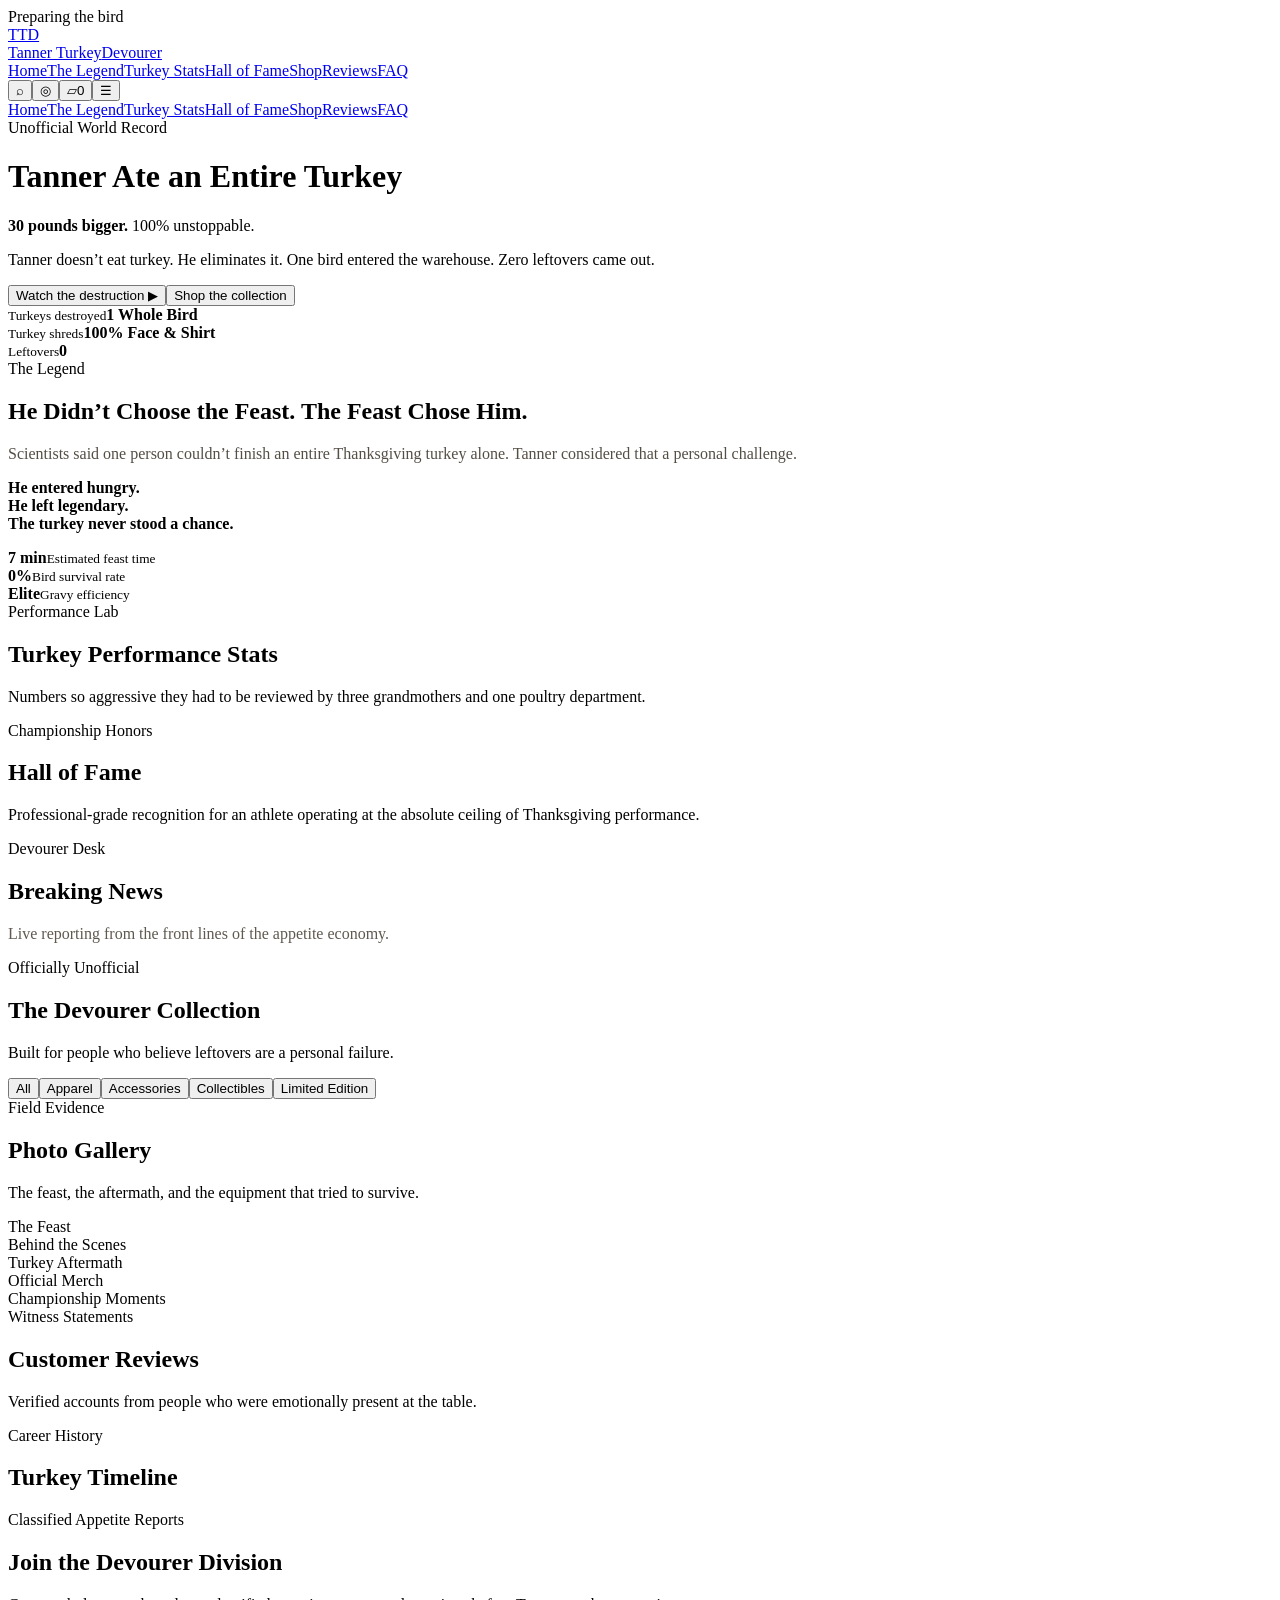
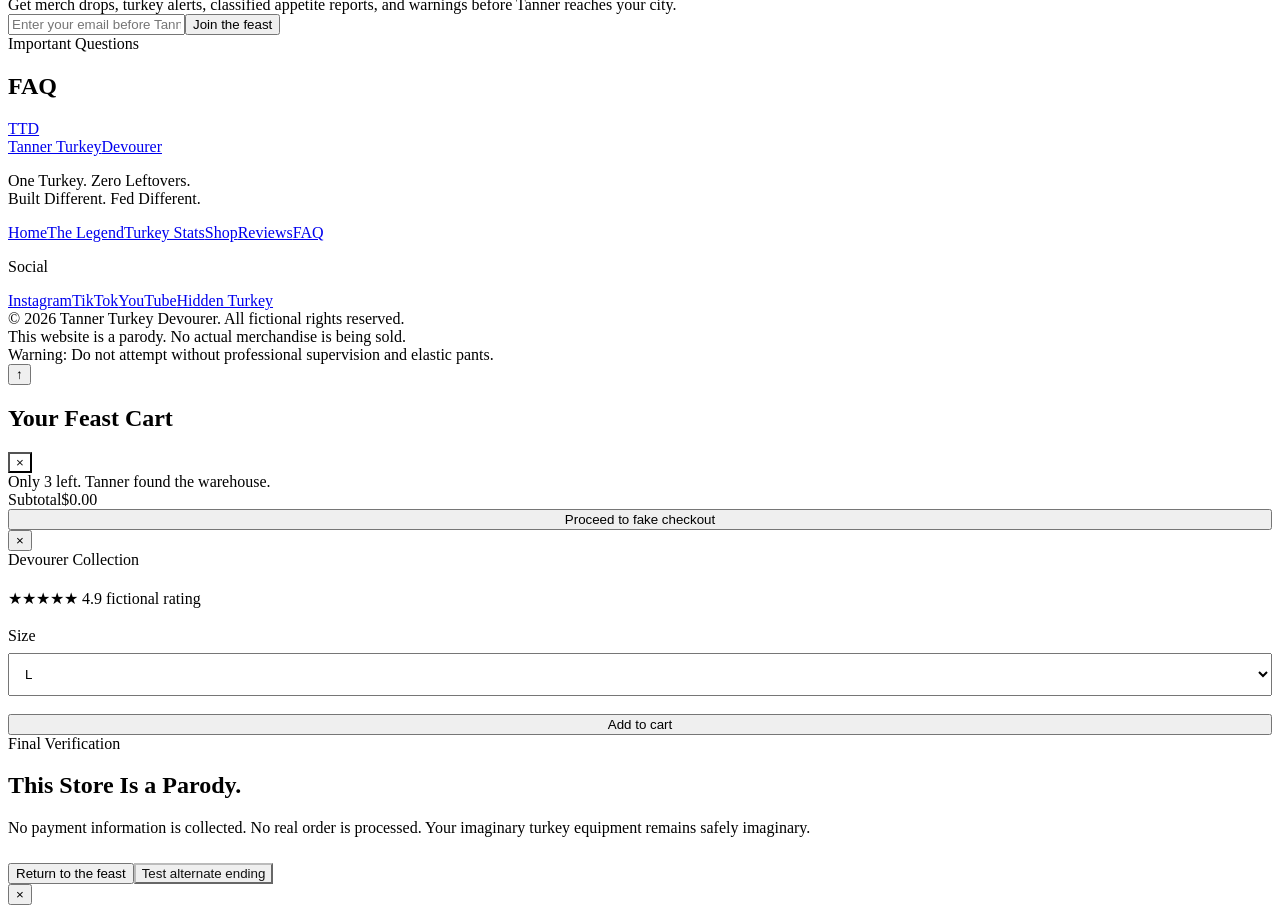
==== index.html @ b2f948bf "Add standalone Tanner Turkey Devourer site" ====
<!doctype html>
<html lang="en">
<head>
<meta charset="utf-8">
<meta name="viewport" content="width=device-width,initial-scale=1,viewport-fit=cover">
<meta name="theme-color" content="#090b09">
<title>Tanner Turkey Devourer</title>
<meta name="description" content="A fictional parody streetwear and entertainment brand. One Turkey. Zero Leftovers.">
<link rel="preconnect" href="https://fonts.googleapis.com">
<link rel="preconnect" href="https://fonts.gstatic.com" crossorigin>
<link href="https://fonts.googleapis.com/css2?family=Barlow+Condensed:wght@600;700;800;900&family=Inter:wght@400;500;600;700;800&display=swap" rel="stylesheet">
<link rel="stylesheet" href="styles-1.css"><link rel="stylesheet" href="styles-2.css">
</head>
<body>
<div id="loader"><div class="loader-mark"><div class="loader-turkey"></div>Preparing the bird</div></div>
<nav class="nav" id="nav"><div class="nav-inner">
<a class="logo" href="#home" id="logo"><div class="logo-badge">TTD</div><div class="logo-type">Tanner Turkey<span>Devourer</span></div></a>
<div class="nav-links"><a href="#home">Home</a><a href="#legend">The Legend</a><a href="#stats">Turkey Stats</a><a href="#hall">Hall of Fame</a><a href="#shop">Shop</a><a href="#reviews">Reviews</a><a href="#faq">FAQ</a></div>
<div class="nav-actions"><button class="icon-btn hide-mobile" onclick="showToast('Search team is still looking for the leftovers.')">⌕</button><button class="icon-btn hide-mobile" onclick="showToast('Tanner is the only authorized athlete.')">◎</button><button class="icon-btn" id="cartButton">▱<span class="cart-count" id="cartCount">0</span></button><button class="icon-btn mobile-toggle" id="mobileToggle">☰</button></div>
</div></nav>
<div class="mobile-menu" id="mobileMenu"><a href="#home">Home</a><a href="#legend">The Legend</a><a href="#stats">Turkey Stats</a><a href="#hall">Hall of Fame</a><a href="#shop">Shop</a><a href="#reviews">Reviews</a><a href="#faq">FAQ</a></div>

<header class="hero" id="home"><div class="hero-photo" role="img" aria-label="Tanner holding a giant roasted turkey"></div><div class="crumb c1"></div><div class="crumb c2"></div><div class="crumb c3"></div><div class="crumb c4"></div>
<div class="container hero-content"><div class="hero-copy reveal"><span class="hero-label">Unofficial World Record</span><h1 class="display">Tanner Ate an Entire Turkey</h1><p class="hero-sub"><b>30 pounds bigger.</b> 100% unstoppable.</p><p class="hero-desc">Tanner doesn’t eat turkey. He eliminates it. One bird entered the warehouse. Zero leftovers came out.</p><div class="hero-buttons"><button class="btn btn-primary" onclick="document.querySelector('#legend').scrollIntoView()">Watch the destruction ▶</button><button class="btn btn-secondary" onclick="document.querySelector('#shop').scrollIntoView()">Shop the collection</button></div></div>
<aside class="stats-panel reveal"><div class="hero-stat"><small>Turkeys destroyed</small><strong>1 Whole Bird</strong></div><div class="hero-stat"><small>Turkey shreds</small><strong>100% Face & Shirt</strong></div><div class="hero-stat"><small>Leftovers</small><strong>0</strong></div></aside></div></header>

<section class="section legend" id="legend"><div class="container legend-grid"><div class="legend-photo reveal"></div><div class="reveal"><span class="eyebrow">The Legend</span><h2 class="display">He Didn’t Choose the Feast. The Feast Chose Him.</h2><p class="section-copy" style="color:#544e45">Scientists said one person couldn’t finish an entire Thanksgiving turkey alone. Tanner considered that a personal challenge.</p><p><strong>He entered hungry.<br>He left legendary.<br>The turkey never stood a chance.</strong></p><div class="pullquote"><div><strong>7 min</strong><small>Estimated feast time</small></div><div><strong>0%</strong><small>Bird survival rate</small></div><div><strong>Elite</strong><small>Gravy efficiency</small></div></div></div></div></section>

<section class="section stats" id="stats"><div class="container"><div class="section-head reveal"><div><span class="eyebrow">Performance Lab</span><h2 class="display section-title">Turkey Performance Stats</h2></div><p class="section-copy">Numbers so aggressive they had to be reviewed by three grandmothers and one poultry department.</p></div><div class="metric-grid" id="metricGrid"></div></div></section>

<section class="section awards" id="hall"><div class="container"><div class="section-head reveal"><div><span class="eyebrow">Championship Honors</span><h2 class="display section-title">Hall of Fame</h2></div><p class="section-copy">Professional-grade recognition for an athlete operating at the absolute ceiling of Thanksgiving performance.</p></div><div class="awards-grid" id="awardsGrid"></div></div></section>

<section class="section news"><div class="container"><div class="section-head reveal"><div><span class="eyebrow">Devourer Desk</span><h2 class="display section-title">Breaking News</h2></div><p class="section-copy" style="color:#5f594f">Live reporting from the front lines of the appetite economy.</p></div><div class="news-grid" id="newsGrid"></div></div></section>

<section class="section shop" id="shop"><div class="container"><div class="section-head reveal"><div><span class="eyebrow">Officially Unofficial</span><h2 class="display section-title">The Devourer Collection</h2></div><p class="section-copy">Built for people who believe leftovers are a personal failure.</p></div><div class="shop-controls"><button class="filter active" data-filter="All">All</button><button class="filter" data-filter="Apparel">Apparel</button><button class="filter" data-filter="Accessories">Accessories</button><button class="filter" data-filter="Collectibles">Collectibles</button><button class="filter" data-filter="Limited Edition">Limited Edition</button></div><div class="product-grid" id="productGrid"></div></div></section>

<section class="section gallery"><div class="container"><div class="section-head reveal"><div><span class="eyebrow">Field Evidence</span><h2 class="display section-title">Photo Gallery</h2></div><p class="section-copy">The feast, the aftermath, and the equipment that tried to survive.</p></div><div class="gallery-grid"><div class="gallery-item"><div class="gallery-photo"></div><span>The Feast</span></div><div class="gallery-item"><div class="gallery-photo" style="background-position:left"></div><span>Behind the Scenes</span></div><div class="gallery-item"><div class="gallery-photo" style="background-position:center bottom"></div><span>Turkey Aftermath</span></div><div class="gallery-item merch-gallery"><div id="galleryMerch" style="width:100%;height:100%;display:grid;place-items:center"></div><span>Official Merch</span></div><div class="gallery-item"><div class="gallery-photo" style="filter:grayscale(1) contrast(1.2)"></div><span>Championship Moments</span></div></div></div></section>

<section class="section reviews" id="reviews"><div class="container"><div class="section-head reveal"><div><span class="eyebrow">Witness Statements</span><h2 class="display section-title">Customer Reviews</h2></div><p class="section-copy">Verified accounts from people who were emotionally present at the table.</p></div><div class="review-track" id="reviewTrack"></div></div></section>

<section class="section timeline"><div class="container"><div class="section-head reveal"><div><span class="eyebrow">Career History</span><h2 class="display section-title">Turkey Timeline</h2></div></div><div class="timeline-list" id="timelineList"></div></div></section>

<section class="section signup"><div class="container"><div class="signup-box reveal"><span class="eyebrow">Classified Appetite Reports</span><h2 class="display section-title">Join the Devourer Division</h2><p class="section-copy" style="margin:20px auto 0">Get merch drops, turkey alerts, classified appetite reports, and warnings before Tanner reaches your city.</p><form class="signup-form" id="signupForm"><input type="email" required placeholder="Enter your email before Tanner does"><button class="btn btn-primary">Join the feast</button></form><p id="signupMessage" style="display:none;color:#f8b27d;font-weight:800">Enrollment simulated. No information was stored.</p></div></div></section>

<section class="section faq" id="faq"><div class="container"><div class="section-head reveal"><div><span class="eyebrow">Important Questions</span><h2 class="display section-title">FAQ</h2></div></div><div class="faq-list" id="faqList"></div></div></section>

<footer class="footer"><div class="container"><div class="footer-grid"><div><a class="logo" href="#home"><div class="logo-badge">TTD</div><div class="logo-type">Tanner Turkey<span>Devourer</span></div></a><p class="section-copy">One Turkey. Zero Leftovers.<br>Built Different. Fed Different.</p></div><div class="footer-links"><a href="#home">Home</a><a href="#legend">The Legend</a><a href="#stats">Turkey Stats</a><a href="#shop">Shop</a><a href="#reviews">Reviews</a><a href="#faq">FAQ</a></div><div><p class="eyebrow">Social</p><div class="footer-links"><a href="#" onclick="showToast('Instagram account currently digesting.')">Instagram</a><a href="#" onclick="showToast('TikTok has been placed on turkey watch.')">TikTok</a><a href="#" onclick="showToast('YouTube footage remains classified.')">YouTube</a><a href="#" id="secretTurkey">Hidden Turkey</a></div></div></div><div class="disclaimer"><div>© 2026 Tanner Turkey Devourer. All fictional rights reserved.<br>This website is a parody. No actual merchandise is being sold.</div><div class="warning">Warning: Do not attempt without professional supervision and elastic pants.</div></div></div></footer>

<button class="back-top" id="backTop">↑</button>
<div class="drawer" id="cartDrawer"><div class="drawer-backdrop"></div><aside class="drawer-panel"><div class="drawer-head"><h2>Your Feast Cart</h2><button class="icon-btn" id="closeCart" style="color:#111;background:white">×</button></div><div class="cart-items" id="cartItems"></div><div class="cart-foot"><div class="inventory-note" id="inventoryNote">Only 3 left. Tanner found the warehouse.</div><div class="subtotal"><span>Subtotal</span><span id="subtotal">$0.00</span></div><button class="btn btn-primary" id="checkoutButton" style="width:100%">Proceed to fake checkout</button></div></aside></div>
<div class="modal" id="quickModal"><div class="modal-card"><button class="modal-close">×</button><div class="quick-grid"><div class="quick-visual" id="quickVisual"></div><div class="quick-copy"><span class="eyebrow">Devourer Collection</span><h2 id="quickName"></h2><div class="rating">★★★★★ 4.9 fictional rating</div><p id="quickDesc" style="line-height:1.7;color:#5d584f"></p><h3 id="quickPrice"></h3><label>Size</label><select id="quickSize" style="width:100%;padding:12px;margin:8px 0 18px"><option>S</option><option>M</option><option selected>L</option><option>XL</option><option>One Size</option></select><button class="btn btn-primary" id="quickAdd" style="width:100%">Add to cart</button></div></div></div></div>
<div class="modal" id="checkoutModal"><div class="checkout-card"><span class="eyebrow">Final Verification</span><h2>This Store Is a Parody.</h2><p>No payment information is collected. No real order is processed. Your imaginary turkey equipment remains safely imaginary.</p><button class="btn btn-primary" id="returnFeast">Return to the feast</button><button class="btn btn-secondary" id="inventoryCancel" style="color:#111;border-color:#bbb;margin-top:10px">Test alternate ending</button></div></div>
<div class="modal" id="lightbox"><button class="modal-close">×</button><div class="lightbox-photo"></div></div><div class="toast" id="toast"></div>

<script src="hero-1.js"></script><script src="hero-2.js"></script><script src="hero-3.js"></script><script src="hero-4.js"></script><script src="hero-5.js"></script><script src="hero-6.js"></script><script src="hero-7.js"></script><script src="hero-8.js"></script><script src="hero-9.js"></script><script src="hero-10.js"></script><script src="app-1.js"></script><script src="app-2.js"></script>
</body></html>
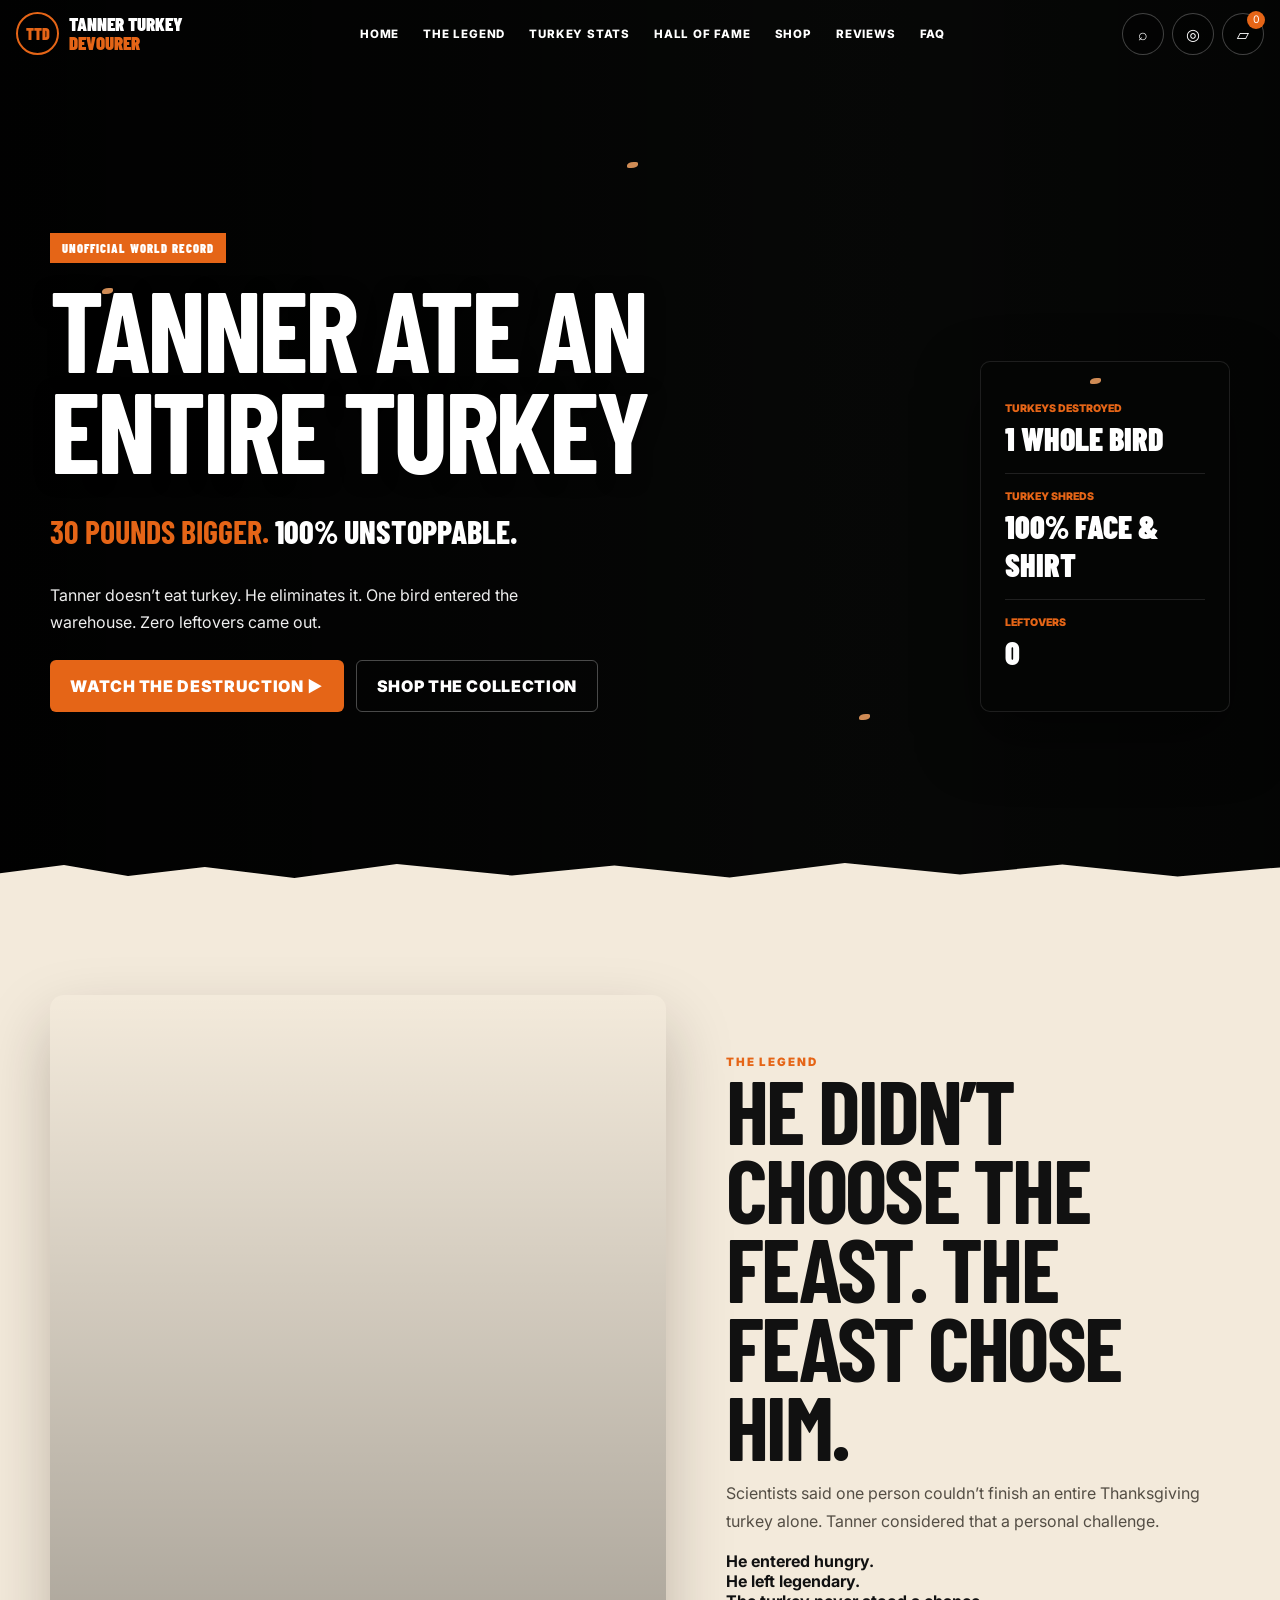
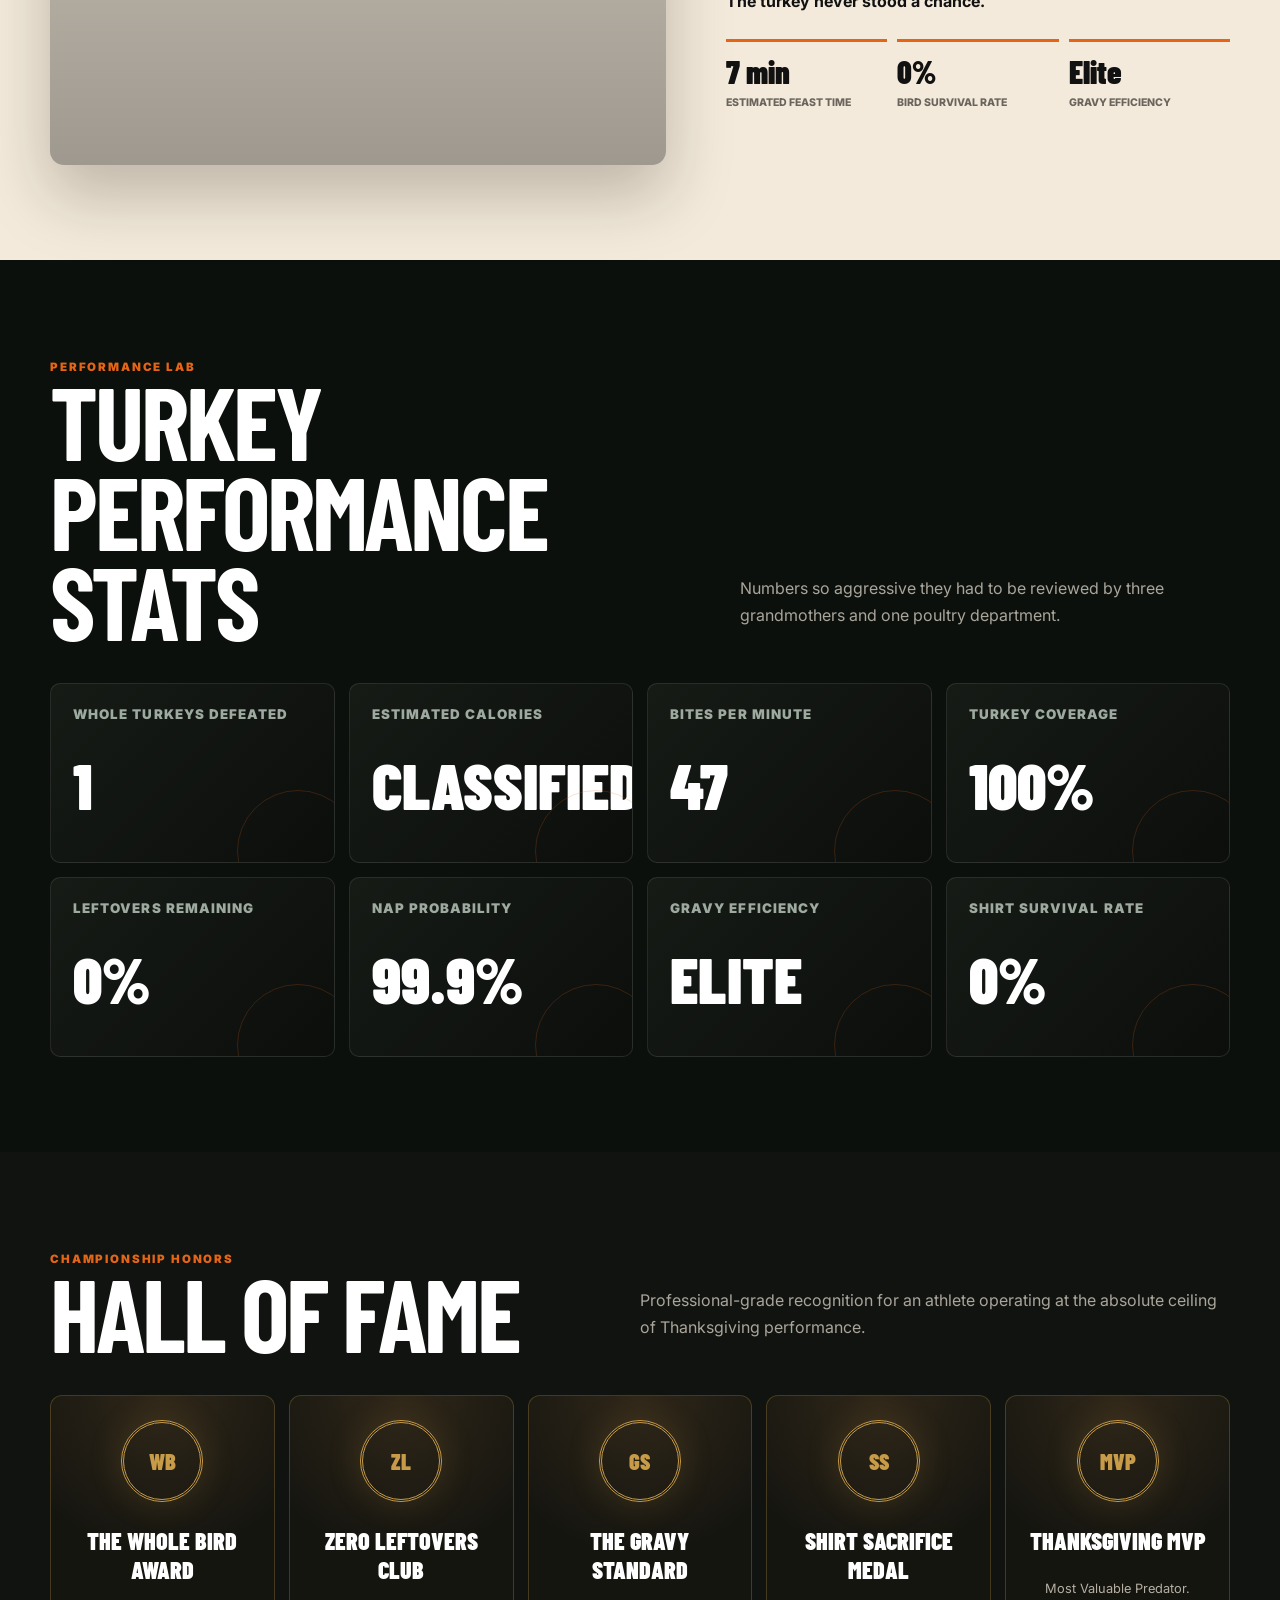
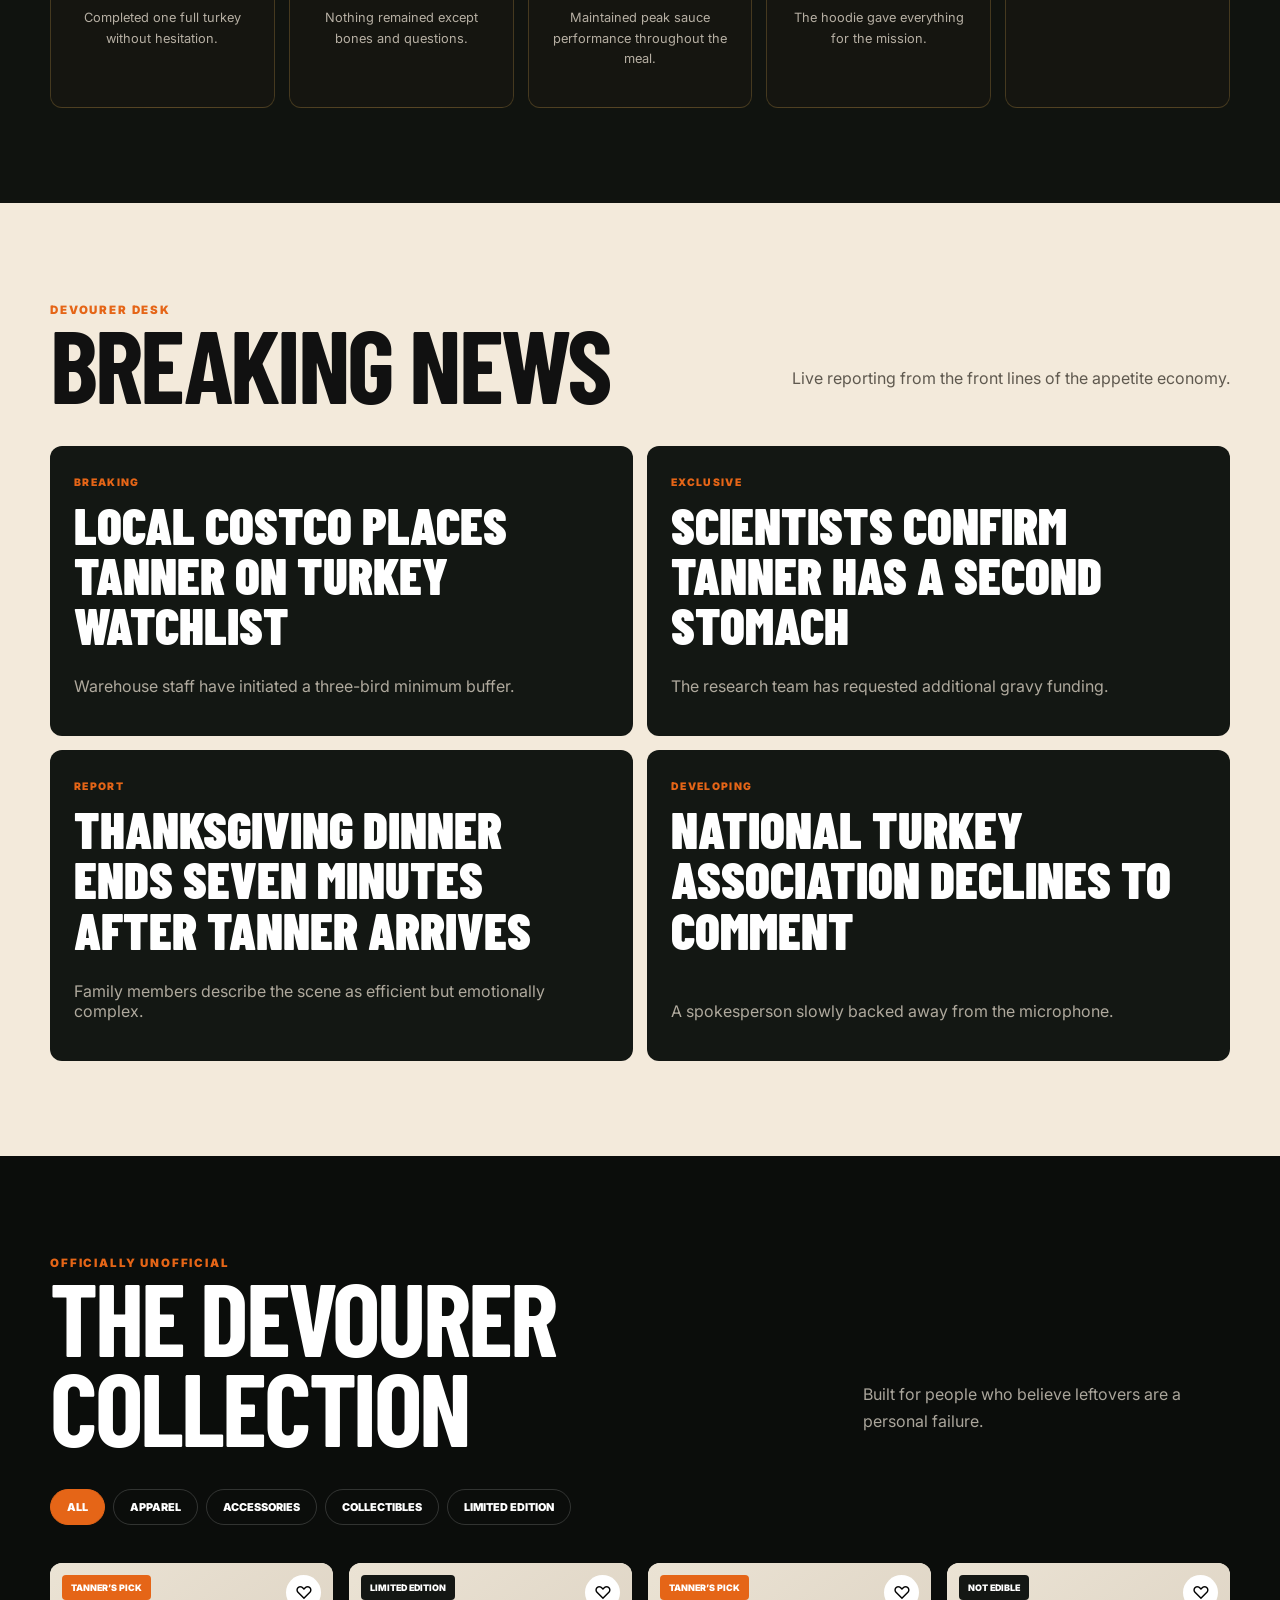
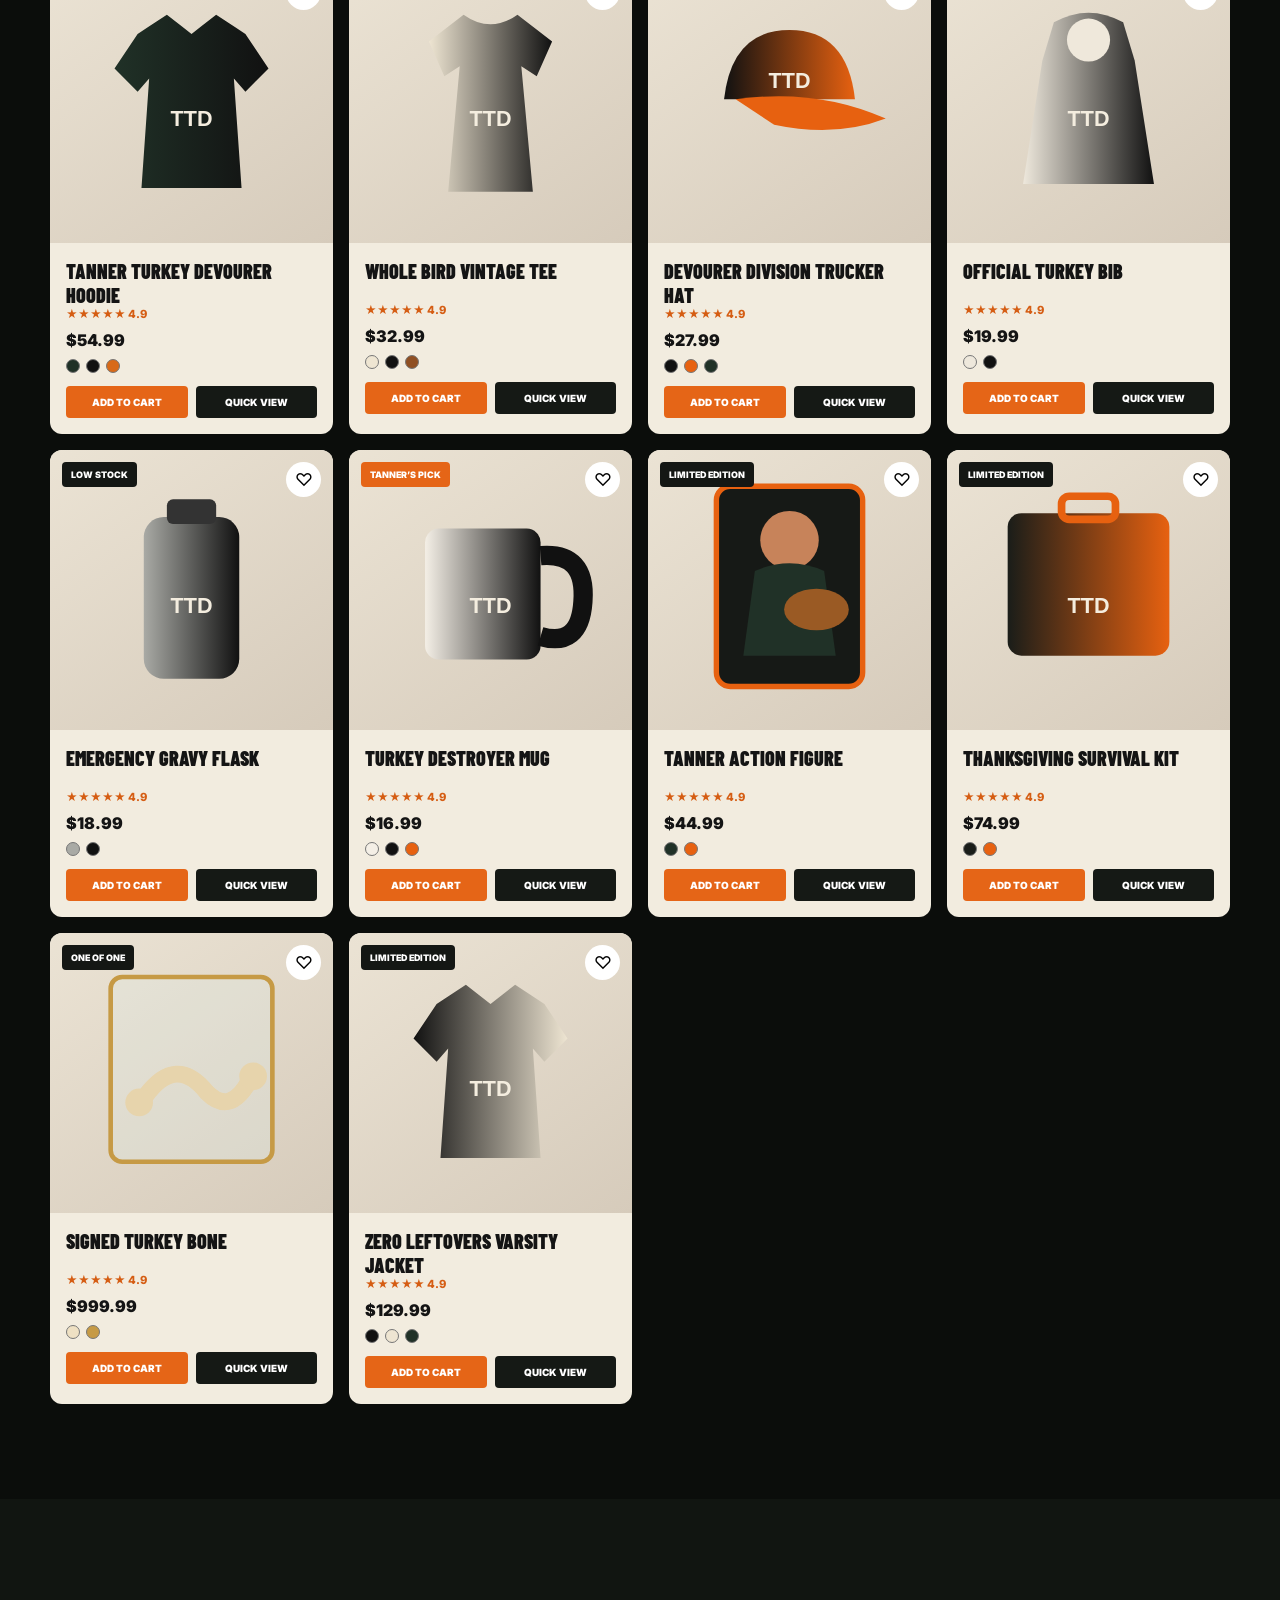
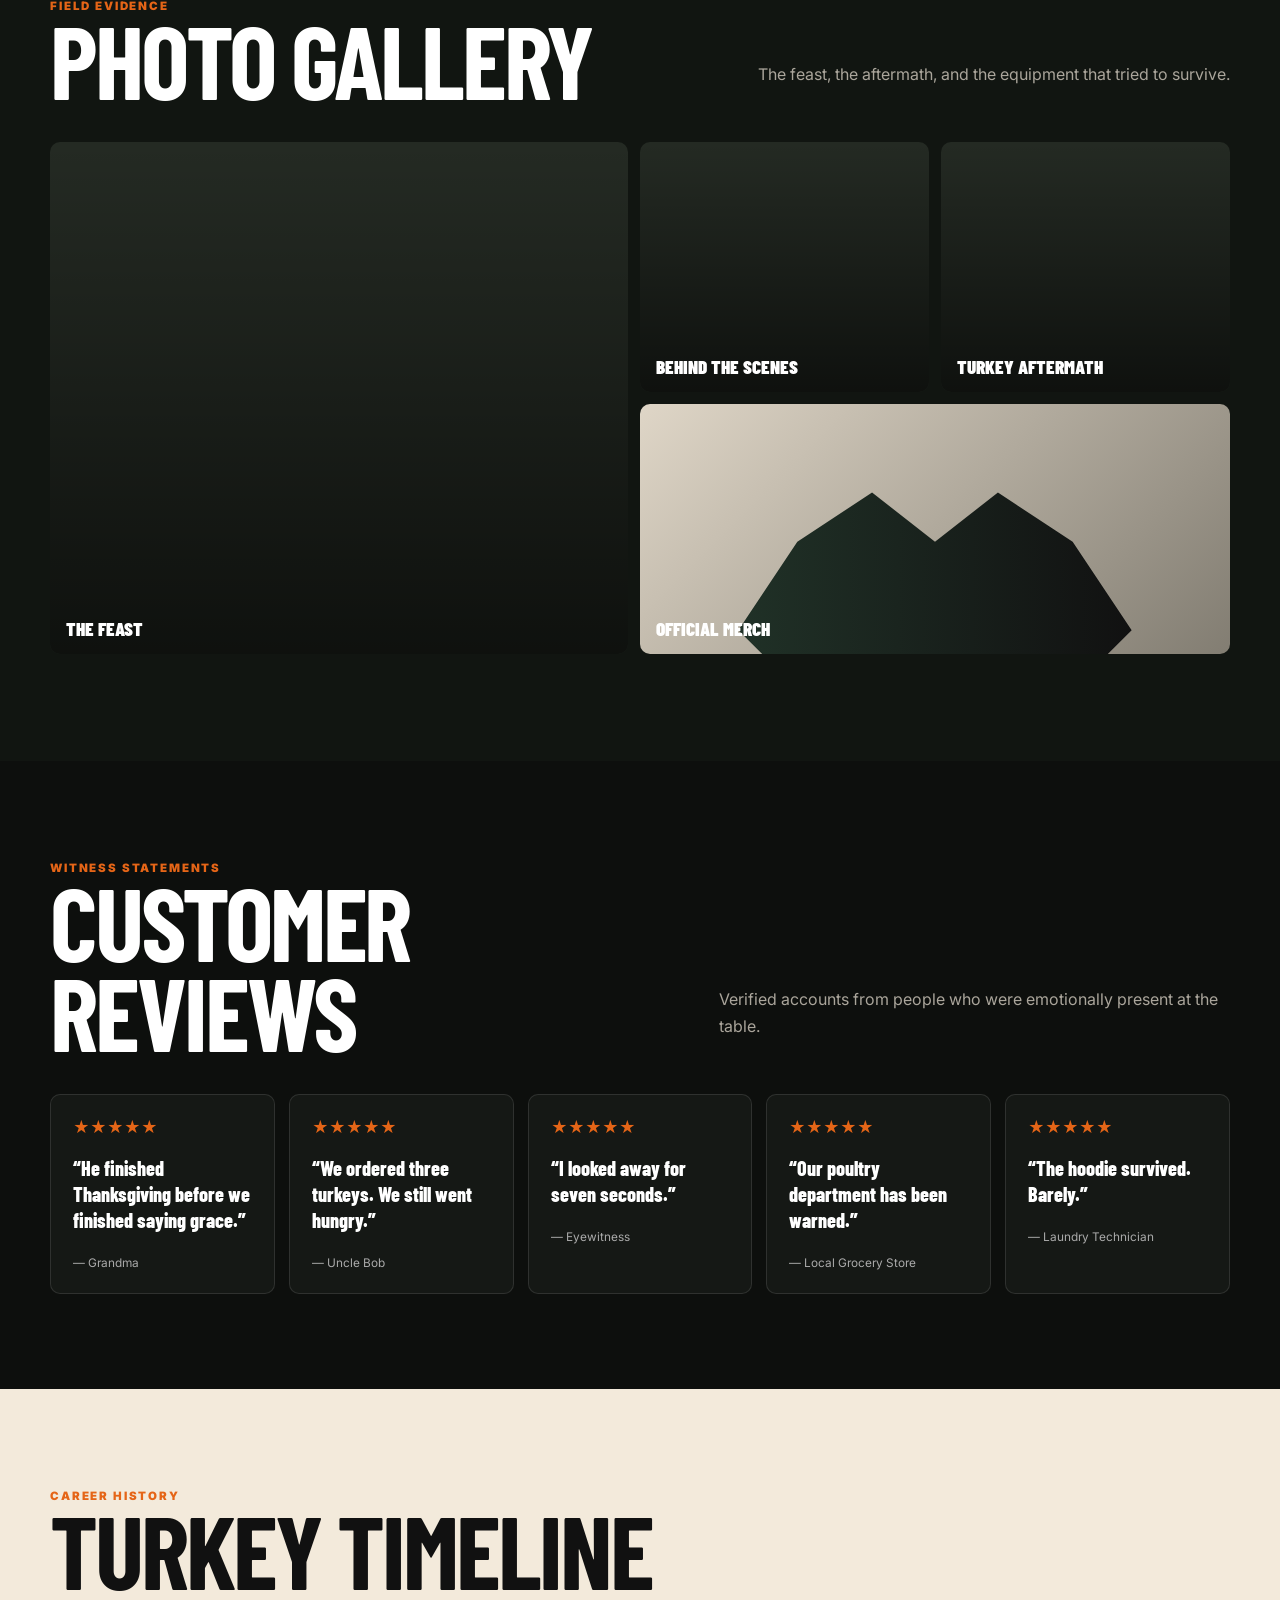
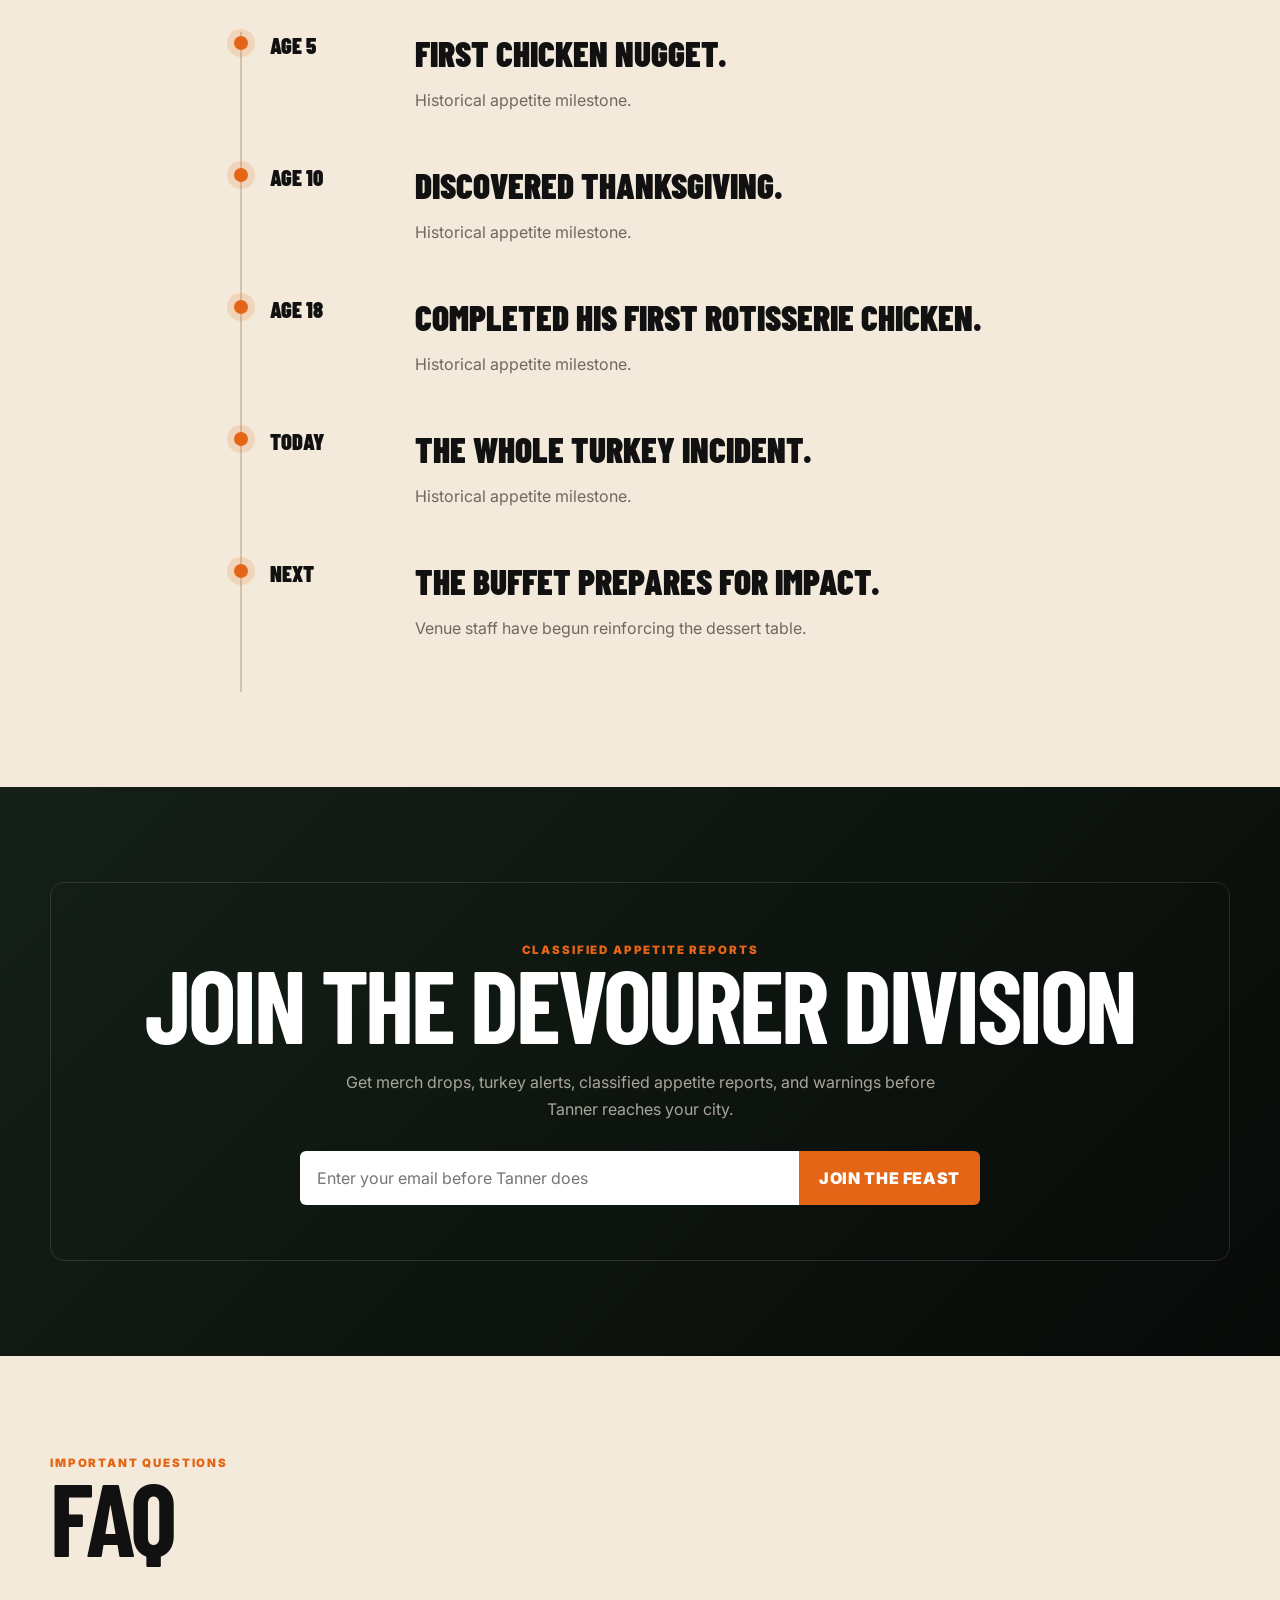
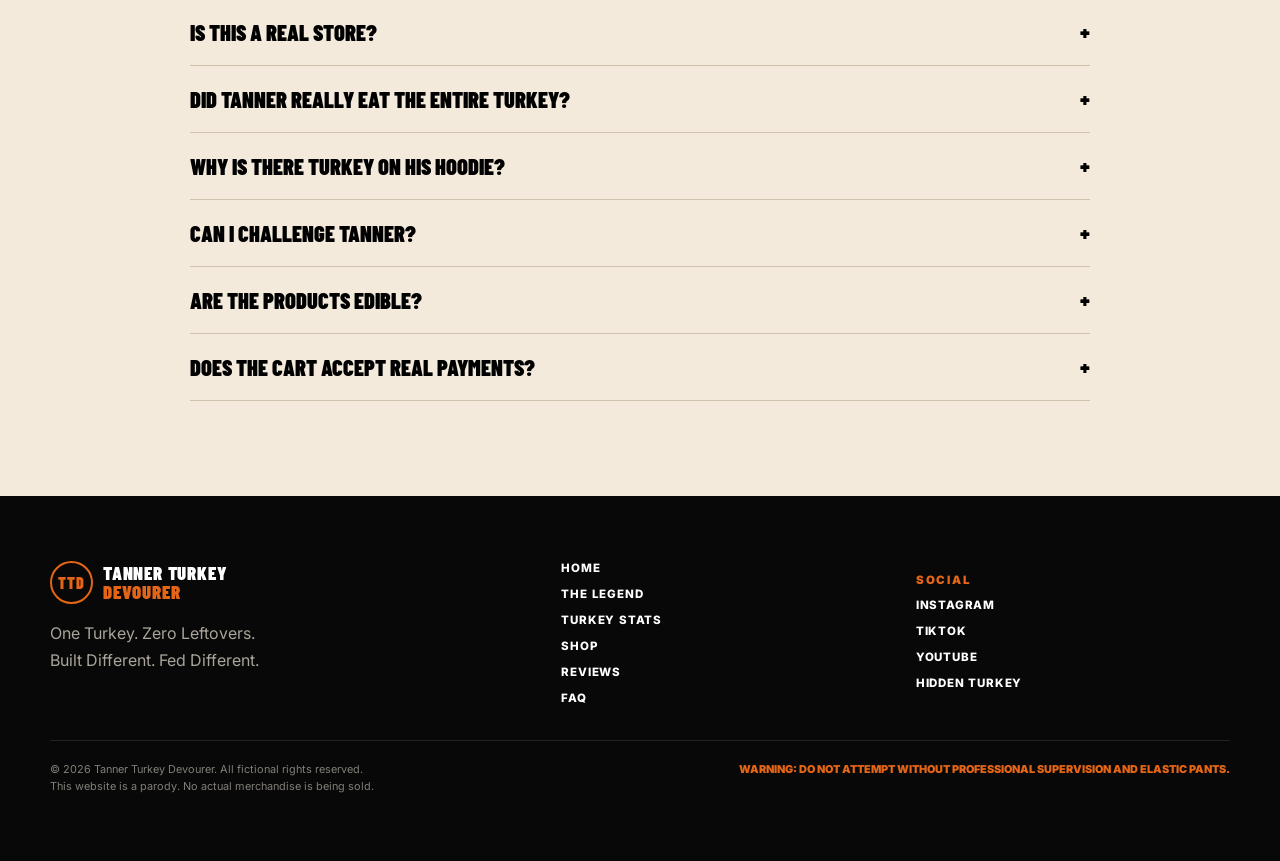
==== commit 4651aa13: "Use optimized hero image and fix cart control" ====
--- a/index.html
+++ b/index.html
@@ -19,38 +19,24 @@
 <div class="nav-actions"><button class="icon-btn hide-mobile" onclick="showToast('Search team is still looking for the leftovers.')">⌕</button><button class="icon-btn hide-mobile" onclick="showToast('Tanner is the only authorized athlete.')">◎</button><button class="icon-btn" id="cartButton">▱<span class="cart-count" id="cartCount">0</span></button><button class="icon-btn mobile-toggle" id="mobileToggle">☰</button></div>
 </div></nav>
 <div class="mobile-menu" id="mobileMenu"><a href="#home">Home</a><a href="#legend">The Legend</a><a href="#stats">Turkey Stats</a><a href="#hall">Hall of Fame</a><a href="#shop">Shop</a><a href="#reviews">Reviews</a><a href="#faq">FAQ</a></div>
-
 <header class="hero" id="home"><div class="hero-photo" role="img" aria-label="Tanner holding a giant roasted turkey"></div><div class="crumb c1"></div><div class="crumb c2"></div><div class="crumb c3"></div><div class="crumb c4"></div>
 <div class="container hero-content"><div class="hero-copy reveal"><span class="hero-label">Unofficial World Record</span><h1 class="display">Tanner Ate an Entire Turkey</h1><p class="hero-sub"><b>30 pounds bigger.</b> 100% unstoppable.</p><p class="hero-desc">Tanner doesn’t eat turkey. He eliminates it. One bird entered the warehouse. Zero leftovers came out.</p><div class="hero-buttons"><button class="btn btn-primary" onclick="document.querySelector('#legend').scrollIntoView()">Watch the destruction ▶</button><button class="btn btn-secondary" onclick="document.querySelector('#shop').scrollIntoView()">Shop the collection</button></div></div>
 <aside class="stats-panel reveal"><div class="hero-stat"><small>Turkeys destroyed</small><strong>1 Whole Bird</strong></div><div class="hero-stat"><small>Turkey shreds</small><strong>100% Face & Shirt</strong></div><div class="hero-stat"><small>Leftovers</small><strong>0</strong></div></aside></div></header>
-
 <section class="section legend" id="legend"><div class="container legend-grid"><div class="legend-photo reveal"></div><div class="reveal"><span class="eyebrow">The Legend</span><h2 class="display">He Didn’t Choose the Feast. The Feast Chose Him.</h2><p class="section-copy" style="color:#544e45">Scientists said one person couldn’t finish an entire Thanksgiving turkey alone. Tanner considered that a personal challenge.</p><p><strong>He entered hungry.<br>He left legendary.<br>The turkey never stood a chance.</strong></p><div class="pullquote"><div><strong>7 min</strong><small>Estimated feast time</small></div><div><strong>0%</strong><small>Bird survival rate</small></div><div><strong>Elite</strong><small>Gravy efficiency</small></div></div></div></div></section>
-
 <section class="section stats" id="stats"><div class="container"><div class="section-head reveal"><div><span class="eyebrow">Performance Lab</span><h2 class="display section-title">Turkey Performance Stats</h2></div><p class="section-copy">Numbers so aggressive they had to be reviewed by three grandmothers and one poultry department.</p></div><div class="metric-grid" id="metricGrid"></div></div></section>
-
 <section class="section awards" id="hall"><div class="container"><div class="section-head reveal"><div><span class="eyebrow">Championship Honors</span><h2 class="display section-title">Hall of Fame</h2></div><p class="section-copy">Professional-grade recognition for an athlete operating at the absolute ceiling of Thanksgiving performance.</p></div><div class="awards-grid" id="awardsGrid"></div></div></section>
-
 <section class="section news"><div class="container"><div class="section-head reveal"><div><span class="eyebrow">Devourer Desk</span><h2 class="display section-title">Breaking News</h2></div><p class="section-copy" style="color:#5f594f">Live reporting from the front lines of the appetite economy.</p></div><div class="news-grid" id="newsGrid"></div></div></section>
-
 <section class="section shop" id="shop"><div class="container"><div class="section-head reveal"><div><span class="eyebrow">Officially Unofficial</span><h2 class="display section-title">The Devourer Collection</h2></div><p class="section-copy">Built for people who believe leftovers are a personal failure.</p></div><div class="shop-controls"><button class="filter active" data-filter="All">All</button><button class="filter" data-filter="Apparel">Apparel</button><button class="filter" data-filter="Accessories">Accessories</button><button class="filter" data-filter="Collectibles">Collectibles</button><button class="filter" data-filter="Limited Edition">Limited Edition</button></div><div class="product-grid" id="productGrid"></div></div></section>
-
 <section class="section gallery"><div class="container"><div class="section-head reveal"><div><span class="eyebrow">Field Evidence</span><h2 class="display section-title">Photo Gallery</h2></div><p class="section-copy">The feast, the aftermath, and the equipment that tried to survive.</p></div><div class="gallery-grid"><div class="gallery-item"><div class="gallery-photo"></div><span>The Feast</span></div><div class="gallery-item"><div class="gallery-photo" style="background-position:left"></div><span>Behind the Scenes</span></div><div class="gallery-item"><div class="gallery-photo" style="background-position:center bottom"></div><span>Turkey Aftermath</span></div><div class="gallery-item merch-gallery"><div id="galleryMerch" style="width:100%;height:100%;display:grid;place-items:center"></div><span>Official Merch</span></div><div class="gallery-item"><div class="gallery-photo" style="filter:grayscale(1) contrast(1.2)"></div><span>Championship Moments</span></div></div></div></section>
-
 <section class="section reviews" id="reviews"><div class="container"><div class="section-head reveal"><div><span class="eyebrow">Witness Statements</span><h2 class="display section-title">Customer Reviews</h2></div><p class="section-copy">Verified accounts from people who were emotionally present at the table.</p></div><div class="review-track" id="reviewTrack"></div></div></section>
-
 <section class="section timeline"><div class="container"><div class="section-head reveal"><div><span class="eyebrow">Career History</span><h2 class="display section-title">Turkey Timeline</h2></div></div><div class="timeline-list" id="timelineList"></div></div></section>
-
 <section class="section signup"><div class="container"><div class="signup-box reveal"><span class="eyebrow">Classified Appetite Reports</span><h2 class="display section-title">Join the Devourer Division</h2><p class="section-copy" style="margin:20px auto 0">Get merch drops, turkey alerts, classified appetite reports, and warnings before Tanner reaches your city.</p><form class="signup-form" id="signupForm"><input type="email" required placeholder="Enter your email before Tanner does"><button class="btn btn-primary">Join the feast</button></form><p id="signupMessage" style="display:none;color:#f8b27d;font-weight:800">Enrollment simulated. No information was stored.</p></div></div></section>
-
 <section class="section faq" id="faq"><div class="container"><div class="section-head reveal"><div><span class="eyebrow">Important Questions</span><h2 class="display section-title">FAQ</h2></div></div><div class="faq-list" id="faqList"></div></div></section>
-
 <footer class="footer"><div class="container"><div class="footer-grid"><div><a class="logo" href="#home"><div class="logo-badge">TTD</div><div class="logo-type">Tanner Turkey<span>Devourer</span></div></a><p class="section-copy">One Turkey. Zero Leftovers.<br>Built Different. Fed Different.</p></div><div class="footer-links"><a href="#home">Home</a><a href="#legend">The Legend</a><a href="#stats">Turkey Stats</a><a href="#shop">Shop</a><a href="#reviews">Reviews</a><a href="#faq">FAQ</a></div><div><p class="eyebrow">Social</p><div class="footer-links"><a href="#" onclick="showToast('Instagram account currently digesting.')">Instagram</a><a href="#" onclick="showToast('TikTok has been placed on turkey watch.')">TikTok</a><a href="#" onclick="showToast('YouTube footage remains classified.')">YouTube</a><a href="#" id="secretTurkey">Hidden Turkey</a></div></div></div><div class="disclaimer"><div>© 2026 Tanner Turkey Devourer. All fictional rights reserved.<br>This website is a parody. No actual merchandise is being sold.</div><div class="warning">Warning: Do not attempt without professional supervision and elastic pants.</div></div></div></footer>
-
 <button class="back-top" id="backTop">↑</button>
-<div class="drawer" id="cartDrawer"><div class="drawer-backdrop"></div><aside class="drawer-panel"><div class="drawer-head"><h2>Your Feast Cart</h2><button class="icon-btn" id="closeCart" style="color:#111;background:white">×</button></div><div class="cart-items" id="cartItems"></div><div class="cart-foot"><div class="inventory-note" id="inventoryNote">Only 3 left. Tanner found the warehouse.</div><div class="subtotal"><span>Subtotal</span><span id="subtotal">$0.00</span></div><button class="btn btn-primary" id="checkoutButton" style="width:100%">Proceed to fake checkout</button></div></aside></div>
+<div class="drawer" id="cartDrawer"><div class="drawer-backdrop"></div><aside class="drawer-panel"><div class="drawer-head"><h2>Your Feast Cart</h2><button class="icon-btn" id="closeCartButton" style="color:#111;background:white">×</button></div><div class="cart-items" id="cartItems"></div><div class="cart-foot"><div class="inventory-note" id="inventoryNote">Only 3 left. Tanner found the warehouse.</div><div class="subtotal"><span>Subtotal</span><span id="subtotal">$0.00</span></div><button class="btn btn-primary" id="checkoutButton" style="width:100%">Proceed to fake checkout</button></div></aside></div>
 <div class="modal" id="quickModal"><div class="modal-card"><button class="modal-close">×</button><div class="quick-grid"><div class="quick-visual" id="quickVisual"></div><div class="quick-copy"><span class="eyebrow">Devourer Collection</span><h2 id="quickName"></h2><div class="rating">★★★★★ 4.9 fictional rating</div><p id="quickDesc" style="line-height:1.7;color:#5d584f"></p><h3 id="quickPrice"></h3><label>Size</label><select id="quickSize" style="width:100%;padding:12px;margin:8px 0 18px"><option>S</option><option>M</option><option selected>L</option><option>XL</option><option>One Size</option></select><button class="btn btn-primary" id="quickAdd" style="width:100%">Add to cart</button></div></div></div></div>
 <div class="modal" id="checkoutModal"><div class="checkout-card"><span class="eyebrow">Final Verification</span><h2>This Store Is a Parody.</h2><p>No payment information is collected. No real order is processed. Your imaginary turkey equipment remains safely imaginary.</p><button class="btn btn-primary" id="returnFeast">Return to the feast</button><button class="btn btn-secondary" id="inventoryCancel" style="color:#111;border-color:#bbb;margin-top:10px">Test alternate ending</button></div></div>
 <div class="modal" id="lightbox"><button class="modal-close">×</button><div class="lightbox-photo"></div></div><div class="toast" id="toast"></div>
-
-<script src="hero-1.js"></script><script src="hero-2.js"></script><script src="hero-3.js"></script><script src="hero-4.js"></script><script src="hero-5.js"></script><script src="hero-6.js"></script><script src="hero-7.js"></script><script src="hero-8.js"></script><script src="hero-9.js"></script><script src="hero-10.js"></script><script src="app-1.js"></script><script src="app-2.js"></script>
+<script src="hero-small.js"></script><script src="app-1.js"></script><script src="app-2.js"></script>
 </body></html>
--- a/styles-1.css
+++ b/styles-1.css
@@ -0,0 +1,23 @@
+:root{--black:#080a08;--charcoal:#121512;--green:#203126;--cream:#f3eadb;--orange:#e56517;--gold:#c79b48;--muted:#aaa59b;--hero:none}
+*{box-sizing:border-box}html{scroll-behavior:smooth}body{margin:0;background:var(--black);color:white;font-family:Inter,system-ui,sans-serif;overflow-x:hidden}
+body.no-scroll{overflow:hidden}button,a,input,select{font:inherit}.display{font-family:"Barlow Condensed",sans-serif;text-transform:uppercase;letter-spacing:-.03em;line-height:.88;margin:0}
+.container{width:min(1180px,calc(100% - 36px));margin:auto}.section{padding:95px 0}.eyebrow{display:inline-block;color:var(--orange);font-size:.72rem;font-weight:900;letter-spacing:.16em;text-transform:uppercase}
+.section-head{display:flex;justify-content:space-between;align-items:end;gap:30px;margin-bottom:38px}.section-title{font-size:clamp(3rem,8vw,6.4rem)}.section-copy{max-width:590px;color:var(--muted);line-height:1.7}
+.btn{border:0;border-radius:6px;padding:15px 20px;text-transform:uppercase;font-weight:900;letter-spacing:.04em;cursor:pointer;transition:.2s transform,.2s background}.btn:hover{transform:translateY(-2px)}.btn-primary{background:var(--orange);color:white}.btn-secondary{background:transparent;border:1px solid rgba(255,255,255,.28);color:white}
+.nav{position:fixed;z-index:60;top:0;left:0;width:100%;padding:max(12px,env(safe-area-inset-top)) 0 12px;transition:.25s}.nav.scrolled{background:rgba(8,10,8,.94);backdrop-filter:blur(16px);box-shadow:0 8px 30px rgba(0,0,0,.35)}
+.nav-inner{width:min(1380px,calc(100% - 32px));margin:auto;display:flex;align-items:center;justify-content:space-between}.logo{display:flex;align-items:center;gap:10px;color:white;text-decoration:none}.logo-badge{width:43px;height:43px;border:2px solid var(--orange);border-radius:50%;display:grid;place-items:center;color:var(--orange);font:900 1rem "Barlow Condensed"}.logo-type{font:900 1.18rem/1 "Barlow Condensed";text-transform:uppercase}.logo-type span{color:var(--orange);display:block}.nav-links{display:flex;gap:24px}.nav-links a,.footer a{color:white;text-decoration:none;font-size:.72rem;font-weight:800;text-transform:uppercase;letter-spacing:.07em}.nav-actions{display:flex;gap:8px}.icon-btn{width:42px;height:42px;border-radius:50%;border:1px solid rgba(255,255,255,.25);background:rgba(0,0,0,.35);color:white;display:grid;place-items:center;cursor:pointer;position:relative}.cart-count{position:absolute;right:-2px;top:-3px;min-width:18px;height:18px;border-radius:50%;background:var(--orange);font-size:.65rem;display:grid;place-items:center}.mobile-toggle{display:none}
+.mobile-menu{display:none;position:fixed;z-index:58;top:72px;left:18px;right:18px;background:#111611;border:1px solid rgba(255,255,255,.12);border-radius:14px;padding:14px}.mobile-menu.open{display:grid}.mobile-menu a{padding:13px;color:white;text-decoration:none;text-transform:uppercase;font-weight:900;border-bottom:1px solid rgba(255,255,255,.08)}
+.hero{position:relative;min-height:100svh;display:grid;align-items:center;overflow:hidden;background:#070807}.hero-photo{position:absolute;inset:0;background-image:linear-gradient(90deg,rgba(0,0,0,.86) 0%,rgba(0,0,0,.55) 35%,rgba(0,0,0,.08) 66%,rgba(0,0,0,.45) 100%),var(--hero);background-size:cover;background-position:center 42%}
+.hero:after{content:"";position:absolute;left:0;right:0;bottom:-1px;height:48px;background:var(--cream);clip-path:polygon(0 42%,5% 25%,10% 48%,16% 29%,23% 52%,31% 23%,40% 47%,48% 26%,57% 51%,66% 21%,75% 45%,83% 24%,92% 49%,100% 30%,100% 100%,0 100%)}
+.hero-content{position:relative;z-index:2;padding:150px 0 105px;display:grid;grid-template-columns:minmax(0,1fr) 250px;gap:40px;align-items:end}.hero-copy{max-width:620px}.hero-label{display:inline-block;background:var(--orange);padding:8px 12px;font:900 .78rem "Barlow Condensed";text-transform:uppercase;letter-spacing:.08em}.hero h1{font-size:clamp(4.2rem,9vw,8rem);max-width:750px;text-shadow:0 3px 18px rgba(0,0,0,.6);margin:14px 0}.hero-sub{font:800 clamp(1.2rem,3vw,2rem) "Barlow Condensed";text-transform:uppercase}.hero-sub b{color:var(--orange)}.hero-desc{max-width:490px;line-height:1.7;color:#eee}.hero-buttons{display:flex;flex-wrap:wrap;gap:12px;margin-top:24px}
+.stats-panel{background:rgba(5,6,5,.91);border:1px solid rgba(255,255,255,.1);padding:24px;border-radius:10px;box-shadow:0 24px 60px rgba(0,0,0,.5)}.hero-stat{padding:16px 0;border-bottom:1px solid rgba(255,255,255,.11)}.hero-stat:last-child{border:0}.hero-stat small{display:block;color:var(--orange);font-weight:900;text-transform:uppercase;font-size:.66rem}.hero-stat strong{display:block;font:900 2rem "Barlow Condensed";text-transform:uppercase;margin-top:4px}
+.crumb{position:absolute;z-index:3;width:11px;height:6px;background:#cf8b55;border-radius:60% 20%;animation:float 6s ease-in-out infinite}.c1{left:8%;top:32%}.c2{left:49%;top:18%;animation-delay:1s}.c3{right:14%;top:42%;animation-delay:2s}.c4{right:32%;bottom:20%;animation-delay:3s}@keyframes float{50%{transform:translate(14px,-18px) rotate(120deg)}}
+.legend,.news,.timeline,.faq{background:var(--cream);color:#111}.legend-grid{display:grid;grid-template-columns:1.1fr .9fr;gap:60px;align-items:center}.legend-photo{aspect-ratio:4/5;border-radius:14px;background-image:linear-gradient(180deg,transparent,rgba(0,0,0,.35)),var(--hero);background-size:cover;background-position:62% center;box-shadow:0 30px 65px rgba(34,24,15,.25)}.legend h2{font-size:clamp(3.7rem,7vw,7rem)}.pullquote{display:grid;grid-template-columns:repeat(3,1fr);gap:10px;margin-top:28px}.pullquote div{border-top:3px solid var(--orange);padding-top:10px}.pullquote strong{font:900 2rem "Barlow Condensed";display:block}.pullquote small{font-size:.66rem;text-transform:uppercase;font-weight:800;color:#6a655c}
+.stats{background:#0c100c}.metric-grid{display:grid;grid-template-columns:repeat(4,1fr);gap:14px}.metric-card{position:relative;min-height:180px;padding:22px;border:1px solid rgba(255,255,255,.1);border-radius:10px;background:linear-gradient(135deg,#161b16,#0c0e0c);overflow:hidden}.metric-card:before{content:"";position:absolute;inset:auto -25px -50px auto;width:120px;height:120px;border:1px solid rgba(229,101,23,.2);border-radius:50%}.metric-card small{display:block;text-transform:uppercase;font-weight:900;letter-spacing:.08em;color:#9eaa9f}.metric-card strong{display:block;font:900 clamp(2.6rem,5vw,4.4rem) "Barlow Condensed";text-transform:uppercase;margin-top:24px}.tooltip{position:absolute;left:15px;right:15px;bottom:12px;background:#f4ead9;color:#111;padding:9px;border-radius:8px;font-size:.68rem;opacity:0;transform:translateY(10px);transition:.2s}.metric-card:hover .tooltip{opacity:1;transform:none}
+.awards{background:#10130f}.awards-grid{display:grid;grid-template-columns:repeat(5,1fr);gap:14px}.award{padding:24px 17px;border:1px solid rgba(199,155,72,.27);background:radial-gradient(circle at top,#302719,#151510 48%);border-radius:12px;text-align:center;transition:.25s}.award:hover{transform:translateY(-7px) rotateX(3deg)}.medal{width:82px;height:82px;border-radius:50%;margin:0 auto 18px;display:grid;place-items:center;border:3px double var(--gold);color:var(--gold);font:900 1.4rem "Barlow Condensed";box-shadow:0 0 35px rgba(199,155,72,.18)}.award h3{font:900 1.5rem "Barlow Condensed";text-transform:uppercase}.award p{color:#b6afa3;font-size:.8rem;line-height:1.6}
+.news-grid{display:grid;grid-template-columns:repeat(2,1fr);gap:14px}.news-card{min-height:220px;background:#131713;color:white;border-radius:12px;padding:24px;display:flex;flex-direction:column;justify-content:space-between}.news-label{color:var(--orange);font-size:.65rem;text-transform:uppercase;font-weight:900;letter-spacing:.13em}.news-card h3{font:900 clamp(2rem,4vw,3.3rem)/.98 "Barlow Condensed";text-transform:uppercase;margin:10px 0}.news-card p{color:#afa99d}
+.shop{background:#0b0d0b}.shop-controls{display:flex;gap:8px;overflow:auto;padding-bottom:12px;margin-bottom:26px}.filter{white-space:nowrap;border:1px solid rgba(255,255,255,.16);background:transparent;color:white;border-radius:99px;padding:10px 16px;font-size:.68rem;font-weight:900;text-transform:uppercase}.filter.active{background:var(--orange);border-color:var(--orange)}.product-grid{display:grid;grid-template-columns:repeat(4,1fr);gap:16px}.product-card{background:#f2ecdf;color:#141414;border-radius:12px;overflow:hidden;position:relative}.product-visual{height:280px;background:linear-gradient(145deg,#ebe3d4,#d6cbbb);display:grid;place-items:center;position:relative}.product-visual svg{height:88%;width:88%;transition:.25s}.product-card:hover .product-visual svg{transform:scale(1.04) rotate(-1deg)}.badges{position:absolute;left:12px;top:12px;z-index:2}.badge{display:block;background:#141714;color:white;padding:7px 9px;border-radius:4px;font-size:.56rem;text-transform:uppercase;font-weight:900}.badge.orange{background:var(--orange)}.wishlist{position:absolute;right:12px;top:12px;width:35px;height:35px;border-radius:50%;border:0;background:white;font-size:1.1rem}.product-info{padding:16px}.product-name{min-height:44px;font:900 1.25rem "Barlow Condensed";text-transform:uppercase;margin:0}.rating{color:#d55d13;font-size:.7rem;font-weight:800}.price{font-weight:900;margin:9px 0}.swatches{display:flex;gap:6px}.swatch{width:14px;height:14px;border-radius:50%;border:1px solid #777}.product-actions{display:grid;grid-template-columns:1fr 1fr;gap:8px;margin-top:13px}.product-actions button{border:0;padding:10px 5px;border-radius:4px;text-transform:uppercase;font-size:.62rem;font-weight:900}.add{background:var(--orange);color:white}.quick{background:#151915;color:white}
+.gallery{background:#111511}.gallery-grid{display:grid;grid-template-columns:2fr 1fr 1fr;grid-template-rows:250px 250px;gap:12px}.gallery-item{position:relative;overflow:hidden;border-radius:10px;cursor:pointer;background:#242a23}.gallery-item:first-child{grid-row:1/3}.gallery-item:nth-child(4){grid-column:2/4}.gallery-photo{width:100%;height:100%;background-image:linear-gradient(180deg,transparent,rgba(0,0,0,.6)),var(--hero);background-size:cover;background-position:center}.gallery-item span{position:absolute;left:16px;bottom:14px;font:900 1.2rem "Barlow Condensed";text-transform:uppercase}.gallery-item:hover .gallery-photo{transform:scale(1.04)}.merch-gallery{display:grid;place-items:center;background:linear-gradient(135deg,#dfd6c7,#827d72)}
+.reviews{background:#0d0f0d}.review-track{display:grid;grid-template-columns:repeat(5,1fr);gap:14px;overflow:auto}.review{min-width:220px;border:1px solid rgba(255,255,255,.11);padding:22px;border-radius:10px;background:#151815}.stars{color:var(--orange)}.review blockquote{font:800 1.25rem/1.3 "Barlow Condensed";margin:18px 0}.review cite{font-style:normal;color:#aaa;font-size:.74rem}
+.timeline-list{max-width:800px;margin:auto;border-left:2px solid #d4c3ac}.timeline-item{display:grid;grid-template-columns:120px 1fr;gap:25px;padding:0 0 38px 28px;position:relative}.timeline-item:before{content:"";position:absolute;left:-8px;top:4px;width:14px;height:14px;border-radius:50%;background:var(--orange);box-shadow:0 0 0 7px rgba(229,101,23,.16)}.timeline-age{font:900 1.4rem "Barlow Condensed";text-transform:uppercase}.timeline-copy strong{font:900 2.2rem "Barlow Condensed";text-transform:uppercase}.timeline-copy p{color:#70695f}
+.signup{background:linear-gradient(135deg,#142017,#080a08);text-align:center}.signup-box{border:1px solid rgba(255,255,255,.12);padding:55px;border-radius:14px}.signup-form{display:flex;max-width:680px;margin:28px auto 0}.signup-form input{flex:1;border:0;padding:17px;border-radius:6px 0 0 6px}.signup-form button{border-radius:0 6px 6px 0}
--- a/styles-2.css
+++ b/styles-2.css
@@ -0,0 +1,8 @@
+.faq-list{max-width:900px;margin:auto}.faq-item{border-bottom:1px solid #cfc1ac}.faq-q{width:100%;background:none;border:0;text-align:left;padding:20px 0;display:flex;justify-content:space-between;font:900 1.4rem "Barlow Condensed";text-transform:uppercase}.faq-a{max-height:0;overflow:hidden;color:#6e675e;transition:.25s;line-height:1.6}.faq-item.open .faq-a{max-height:120px;padding-bottom:20px}
+.footer{padding:65px 0;background:#070807}.footer-grid{display:grid;grid-template-columns:1.5fr 1fr 1fr;gap:40px}.footer-links{display:grid;gap:12px}.disclaimer{border-top:1px solid rgba(255,255,255,.1);margin-top:35px;padding-top:20px;display:flex;justify-content:space-between;gap:20px;color:#827f78;font-size:.68rem;line-height:1.6}.warning{color:var(--orange);text-transform:uppercase;font-weight:900}
+.drawer{position:fixed;inset:0;z-index:90;pointer-events:none}.drawer.open{pointer-events:auto}.drawer-backdrop{position:absolute;inset:0;background:rgba(0,0,0,.7);opacity:0;transition:.25s}.drawer.open .drawer-backdrop{opacity:1}.drawer-panel{position:absolute;right:0;top:0;bottom:0;width:min(460px,92vw);background:#f2eadc;color:#111;transform:translateX(100%);transition:.3s;display:flex;flex-direction:column}.drawer.open .drawer-panel{transform:none}.drawer-head{padding:20px;display:flex;justify-content:space-between;border-bottom:1px solid #d9cebb}.cart-items{padding:14px;overflow:auto;flex:1}.cart-item{display:grid;grid-template-columns:78px 1fr auto;gap:12px;align-items:center;padding:13px 0;border-bottom:1px solid #d8cdbb}.cart-thumb{height:78px;background:#ded4c4;border-radius:8px}.cart-thumb svg{width:100%;height:100%}.cart-item h4{font:900 1rem "Barlow Condensed";text-transform:uppercase;margin:0}.qty{display:flex;gap:8px;align-items:center;margin-top:7px}.qty button{width:26px;height:26px;border:0}.cart-foot{padding:18px;border-top:1px solid #d4c8b5}.inventory-note{background:#e3d4be;padding:10px;border-radius:5px;font-size:.73rem}.subtotal{display:flex;justify-content:space-between;font-weight:900;padding:17px 0}
+.modal{position:fixed;inset:0;z-index:100;background:rgba(0,0,0,.8);display:none;place-items:center;padding:18px}.modal.open{display:grid}.modal-card,.checkout-card{width:min(850px,100%);background:#f1eadf;color:#111;border-radius:14px;padding:26px;position:relative}.modal-close{position:absolute;right:12px;top:12px;border:0;background:#111;color:white;width:38px;height:38px;border-radius:50%;font-size:1.2rem}.quick-grid{display:grid;grid-template-columns:1fr 1fr;gap:25px}.quick-visual{background:#ddd2c0;border-radius:10px;min-height:400px}.quick-visual svg{width:100%;height:100%}.quick-copy h2,.checkout-card h2{font:900 clamp(2.7rem,6vw,5rem)/.9 "Barlow Condensed";text-transform:uppercase}.checkout-card{text-align:center;max-width:600px}.lightbox-photo{width:min(1100px,95vw);height:min(76vh,760px);background-image:var(--hero);background-size:contain;background-repeat:no-repeat;background-position:center}.toast{position:fixed;z-index:120;left:50%;bottom:30px;transform:translate(-50%,30px);opacity:0;background:#f2eadf;color:#111;padding:13px 18px;border-radius:99px;font-size:.76rem;font-weight:900;transition:.25s}.toast.show{opacity:1;transform:translate(-50%,0)}.back-top{position:fixed;right:18px;bottom:18px;z-index:50;width:44px;height:44px;border-radius:50%;border:0;background:var(--orange);color:white;display:none}.back-top.show{display:block}
+#loader{position:fixed;z-index:200;inset:0;background:#080a08;display:grid;place-items:center;transition:.45s}.loader-mark{text-align:center;text-transform:uppercase;font-size:.7rem;font-weight:900;letter-spacing:.15em}.loader-turkey{width:72px;height:55px;border-radius:50% 50% 45% 45%;background:var(--orange);margin:0 auto 18px;animation:spin 1.2s linear infinite;position:relative}.loader-turkey:after{content:"";position:absolute;width:18px;height:28px;border-radius:50%;background:#d7a66f;right:-4px;top:-15px}#loader.hide{opacity:0;pointer-events:none}@keyframes spin{to{transform:rotate(360deg)}}.reveal{opacity:0;transform:translateY(22px);transition:.65s}.reveal.visible{opacity:1;transform:none}
+.feather{position:fixed;z-index:150;top:-30px;width:9px;height:22px;border-radius:90% 10%;background:#f0d4af;pointer-events:none;animation:fall linear forwards}@keyframes fall{to{transform:translate(var(--drift),110vh) rotate(700deg);opacity:.2}}
+@media(max-width:980px){.nav-links{display:none}.mobile-toggle{display:grid}.hero-content{grid-template-columns:1fr}.stats-panel{display:grid;grid-template-columns:repeat(3,1fr);gap:15px}.hero-stat{border:0}.legend-grid{grid-template-columns:1fr}.metric-grid{grid-template-columns:repeat(2,1fr)}.awards-grid{grid-template-columns:repeat(2,1fr)}.product-grid{grid-template-columns:repeat(2,1fr)}.review-track{grid-template-columns:repeat(5,minmax(240px,1fr))}}
+@media(max-width:640px){.section{padding:68px 0}.container{width:min(100% - 24px,1180px)}.hide-mobile{display:none}.hero{min-height:970px;align-items:end}.hero-photo{background-image:linear-gradient(180deg,rgba(0,0,0,.14) 0%,rgba(0,0,0,.13) 35%,rgba(0,0,0,.9) 68%,#070807 100%),var(--hero);background-position:59% top;background-size:auto 64%,auto 64%;background-repeat:no-repeat;background-color:#070807}.hero-content{padding:530px 0 90px;display:block}.hero h1{font-size:4.15rem}.hero-desc{font-size:.9rem}.stats-panel{margin-top:28px;grid-template-columns:1fr 1fr}.stats-panel .hero-stat:last-child{grid-column:1/3}.hero-stat strong{font-size:1.5rem}.section-head{display:block}.pullquote{grid-template-columns:1fr}.metric-grid,.awards-grid,.news-grid,.product-grid{grid-template-columns:1fr}.gallery-grid{display:grid;grid-template-columns:1fr;grid-template-rows:repeat(5,240px)}.gallery-item:first-child,.gallery-item:nth-child(4){grid-column:auto;grid-row:auto}.signup-box{padding:35px 18px}.signup-form{display:grid;gap:9px}.signup-form input,.signup-form button{border-radius:6px}.footer-grid{grid-template-columns:1fr}.disclaimer{display:block}.quick-grid{grid-template-columns:1fr}.quick-visual{min-height:260px}.timeline-item{grid-template-columns:75px 1fr;gap:10px}.timeline-copy strong{font-size:1.65rem}}
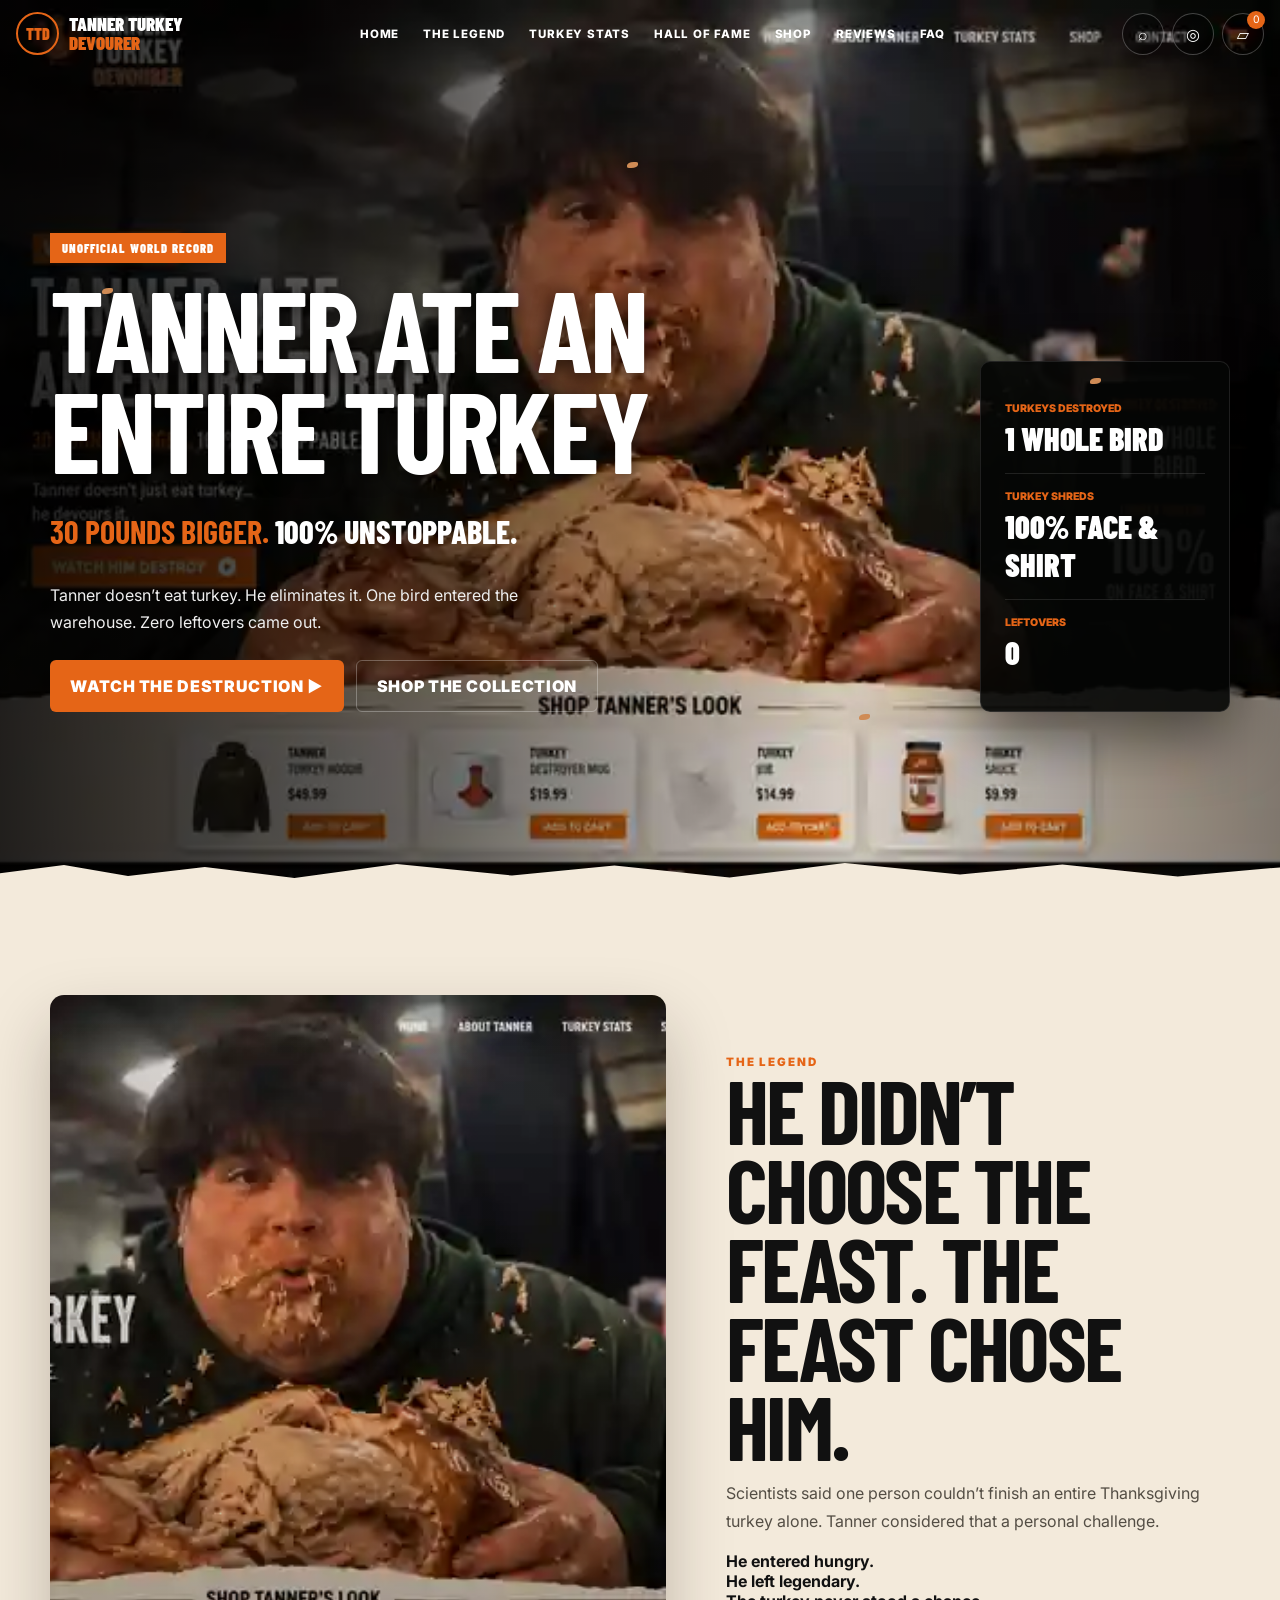
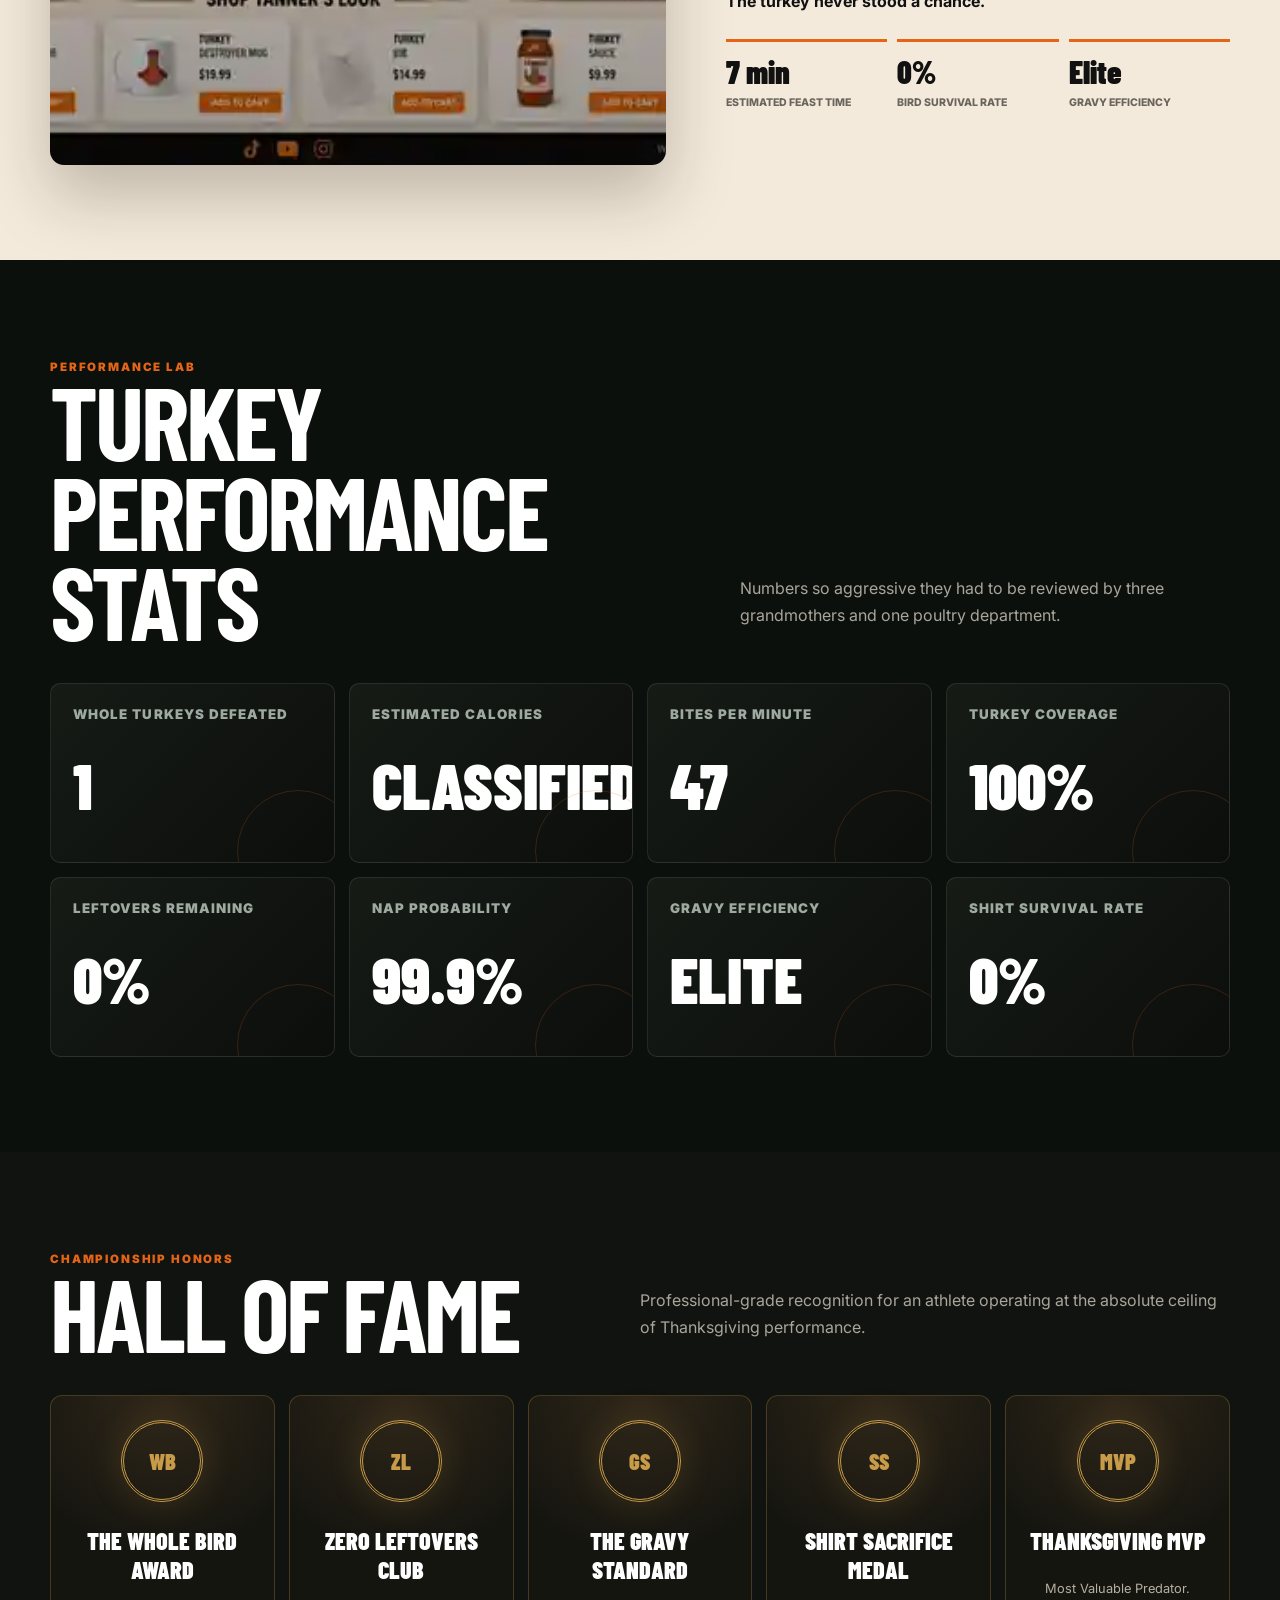
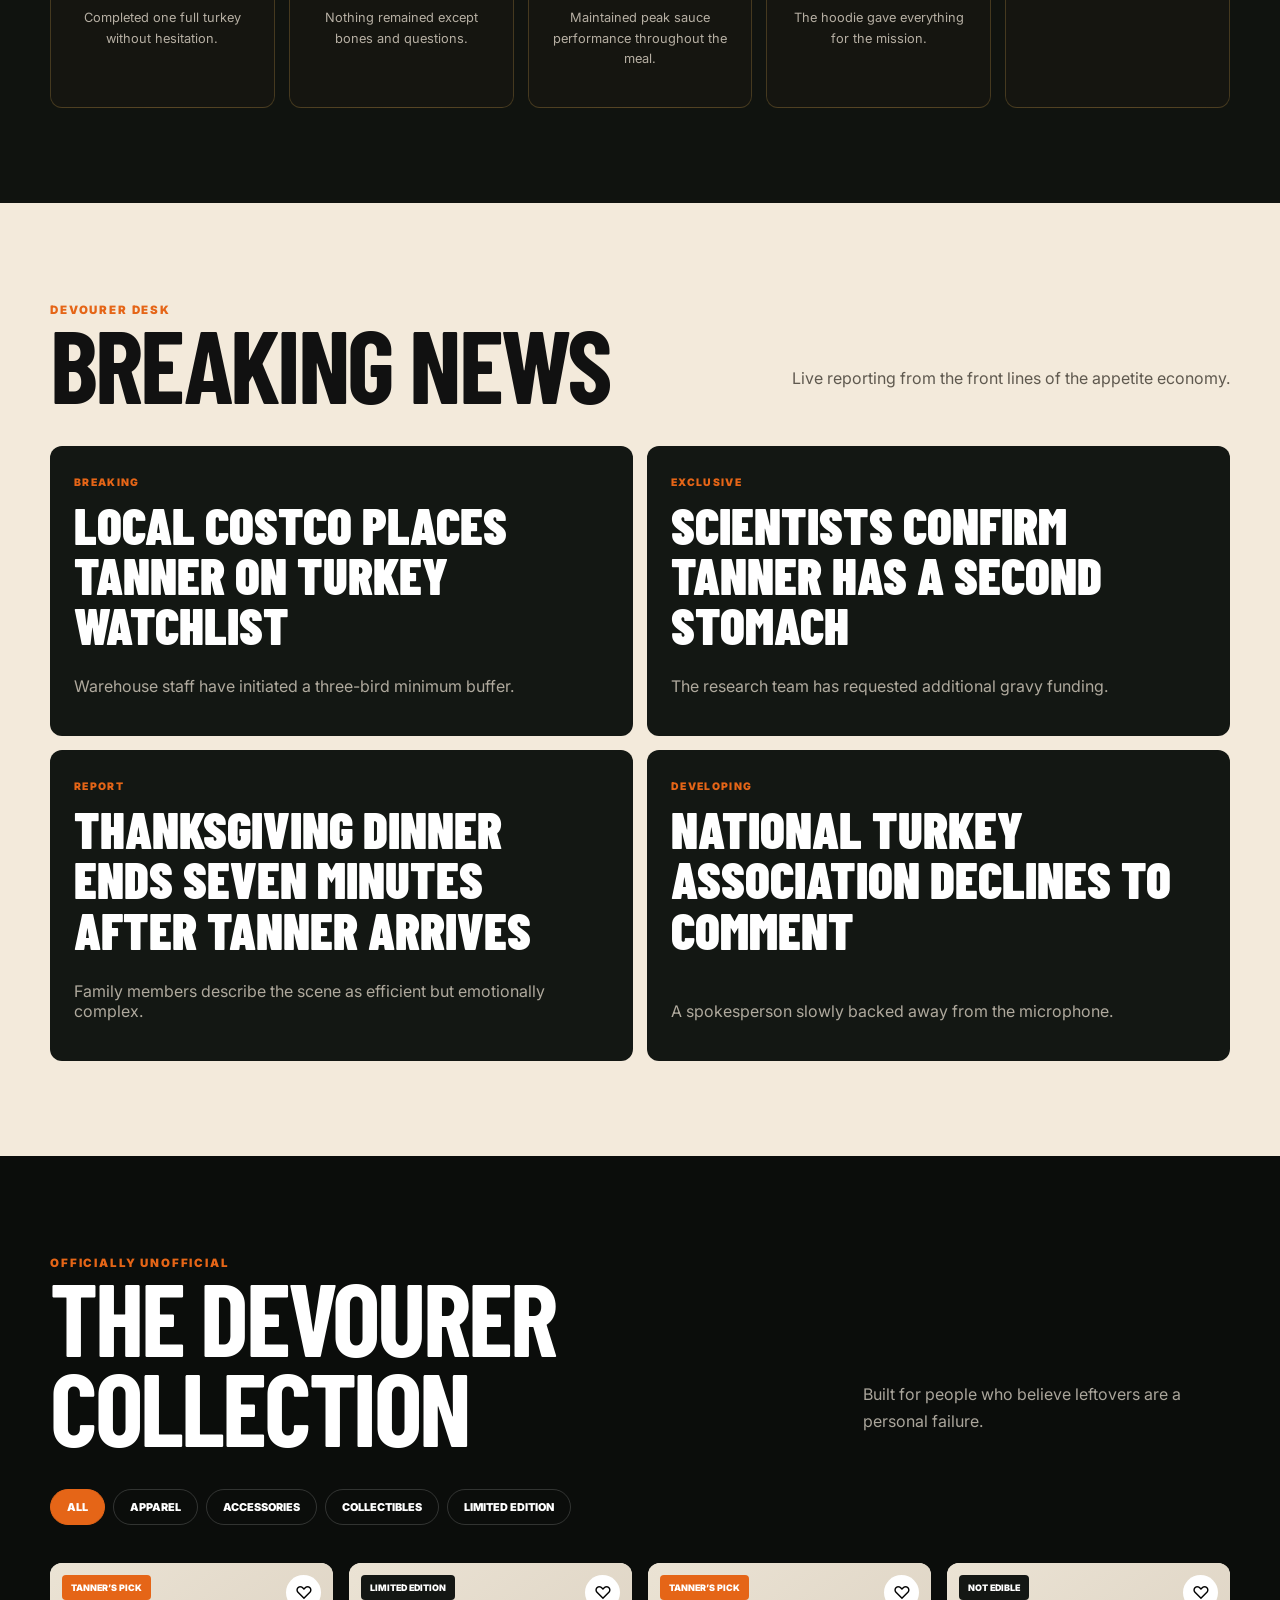
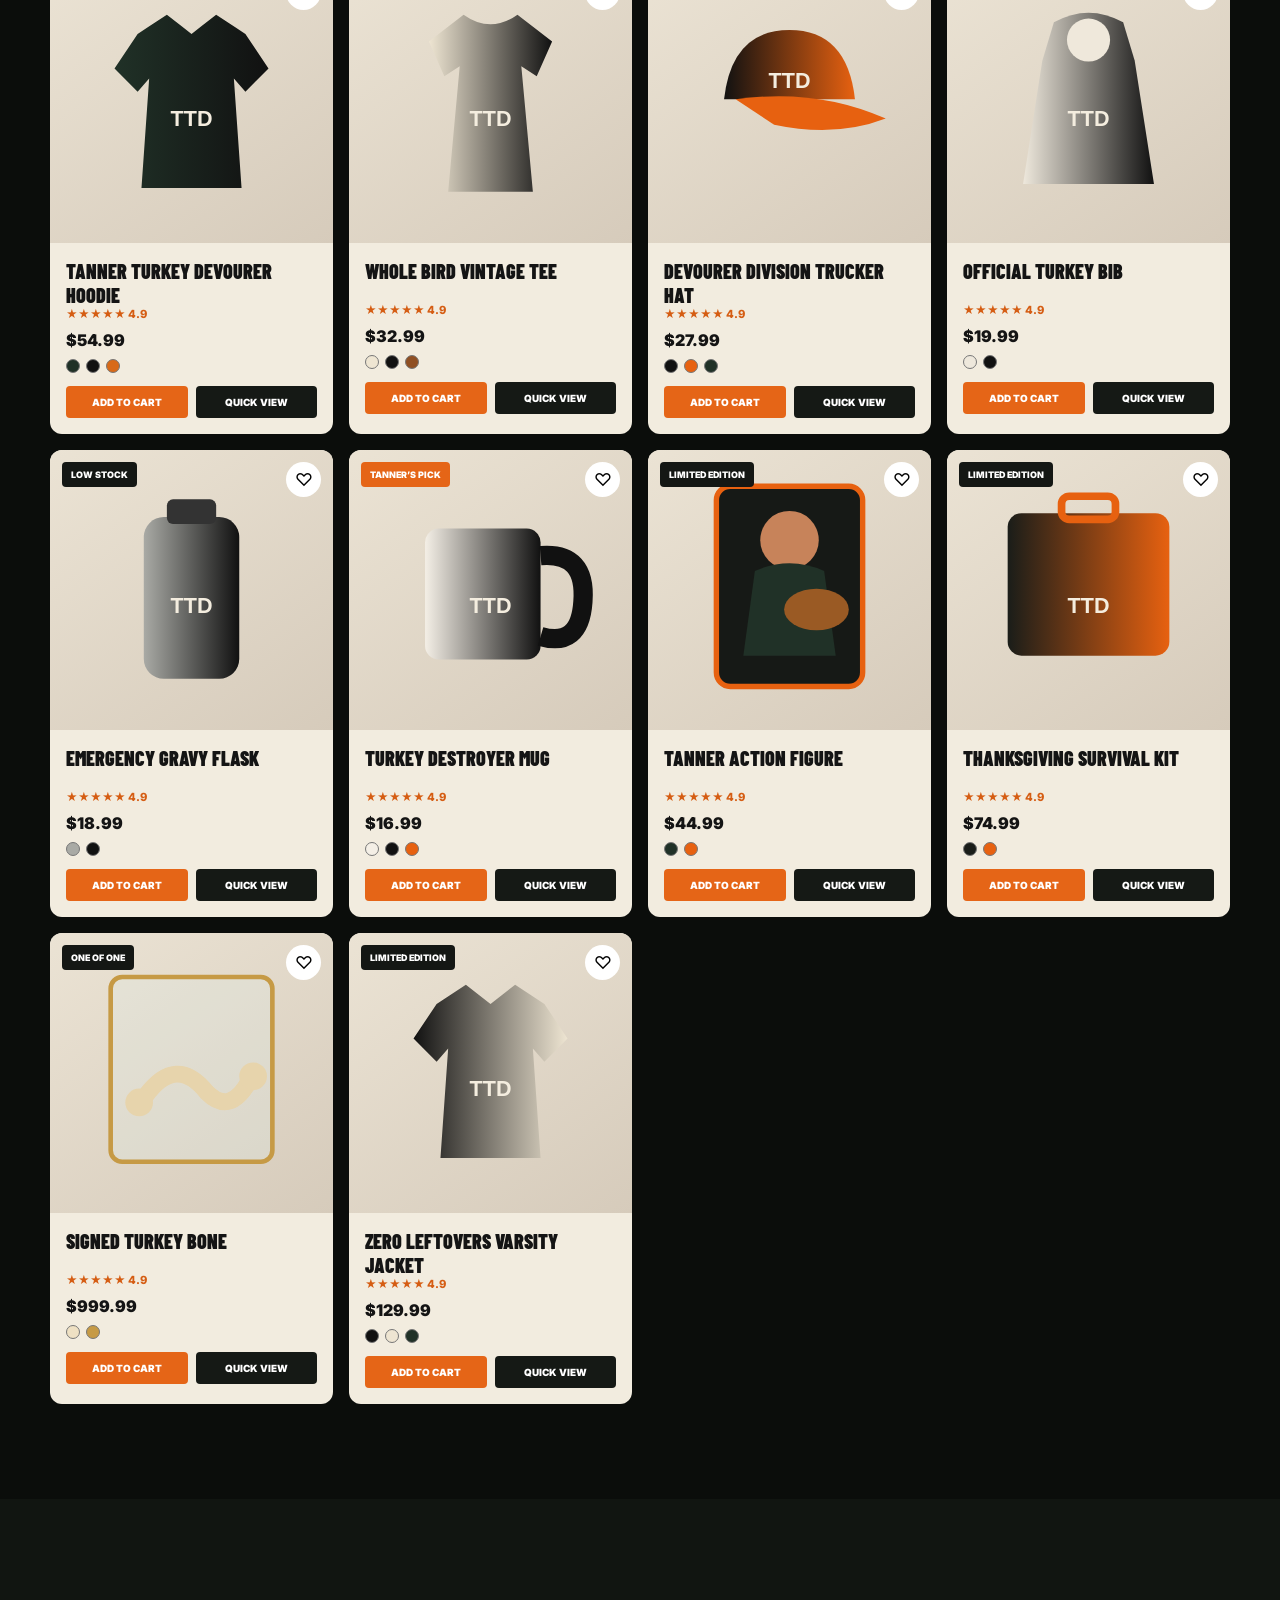
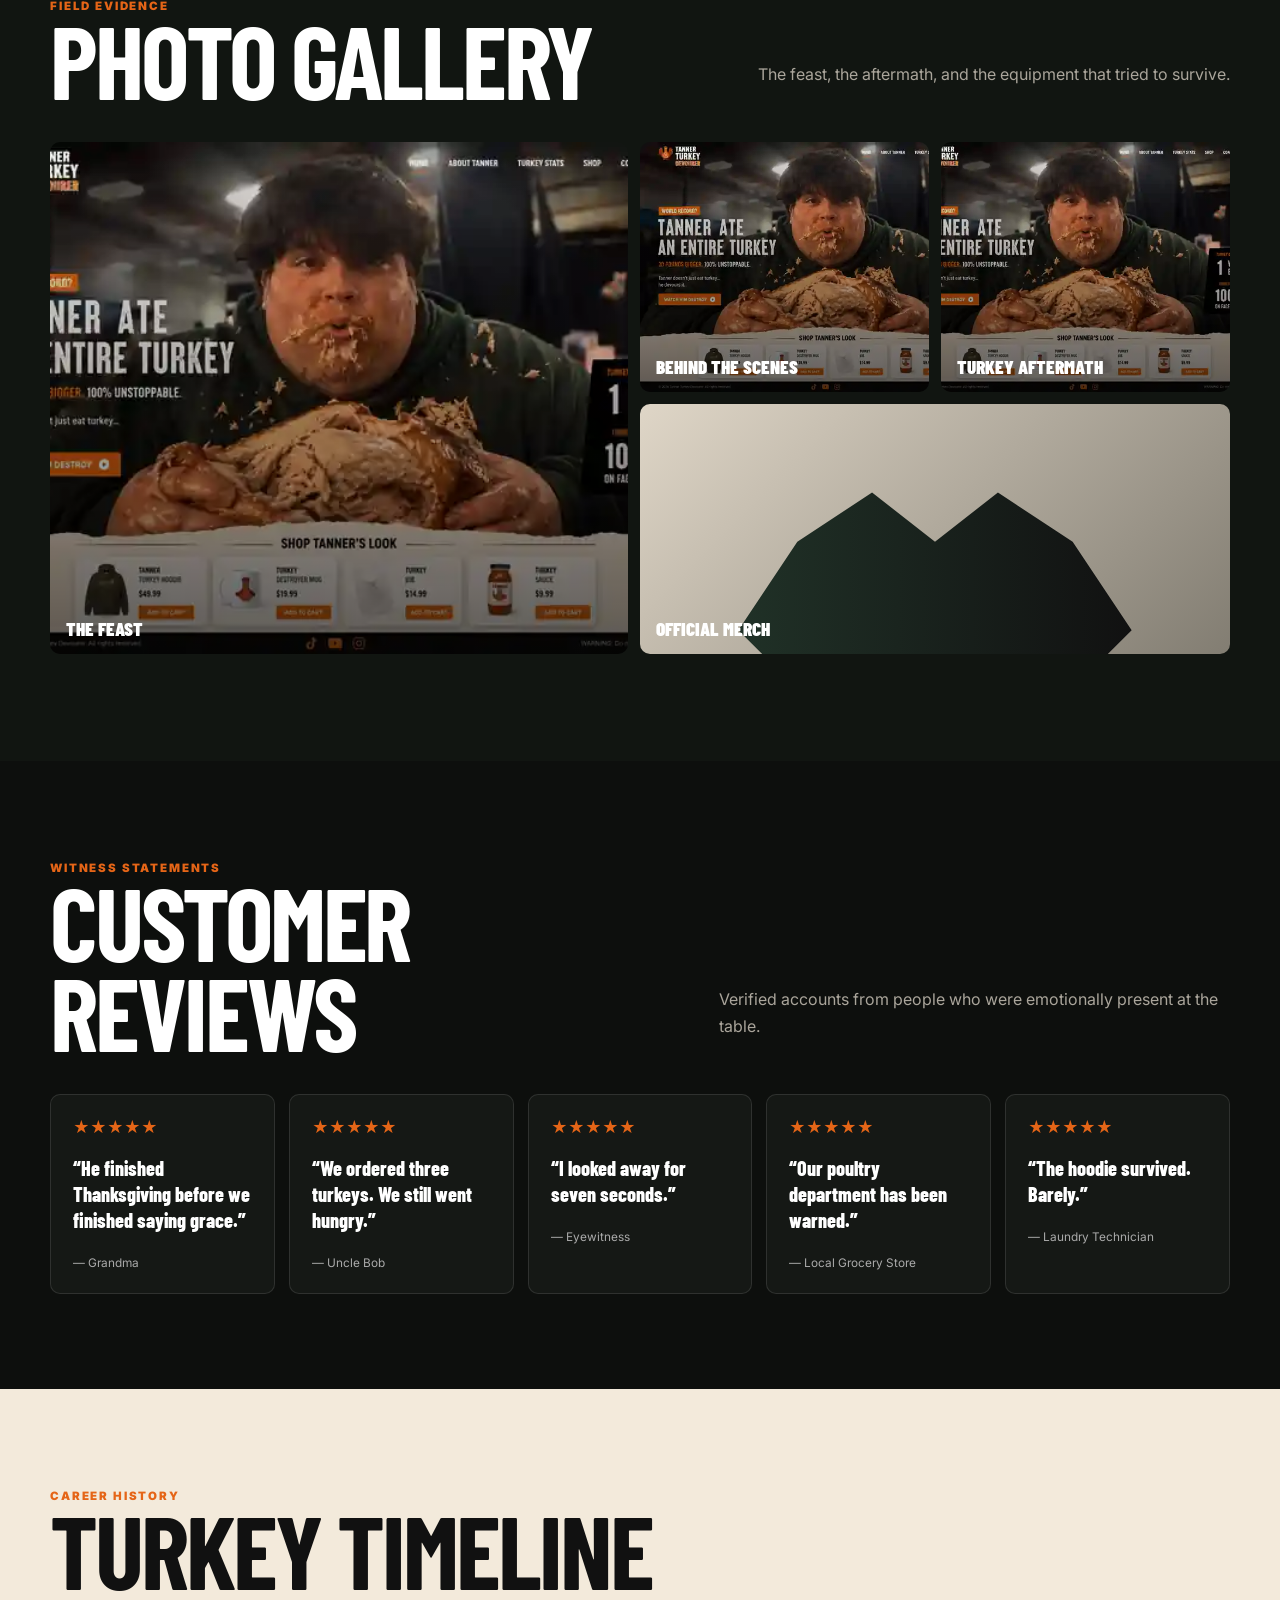
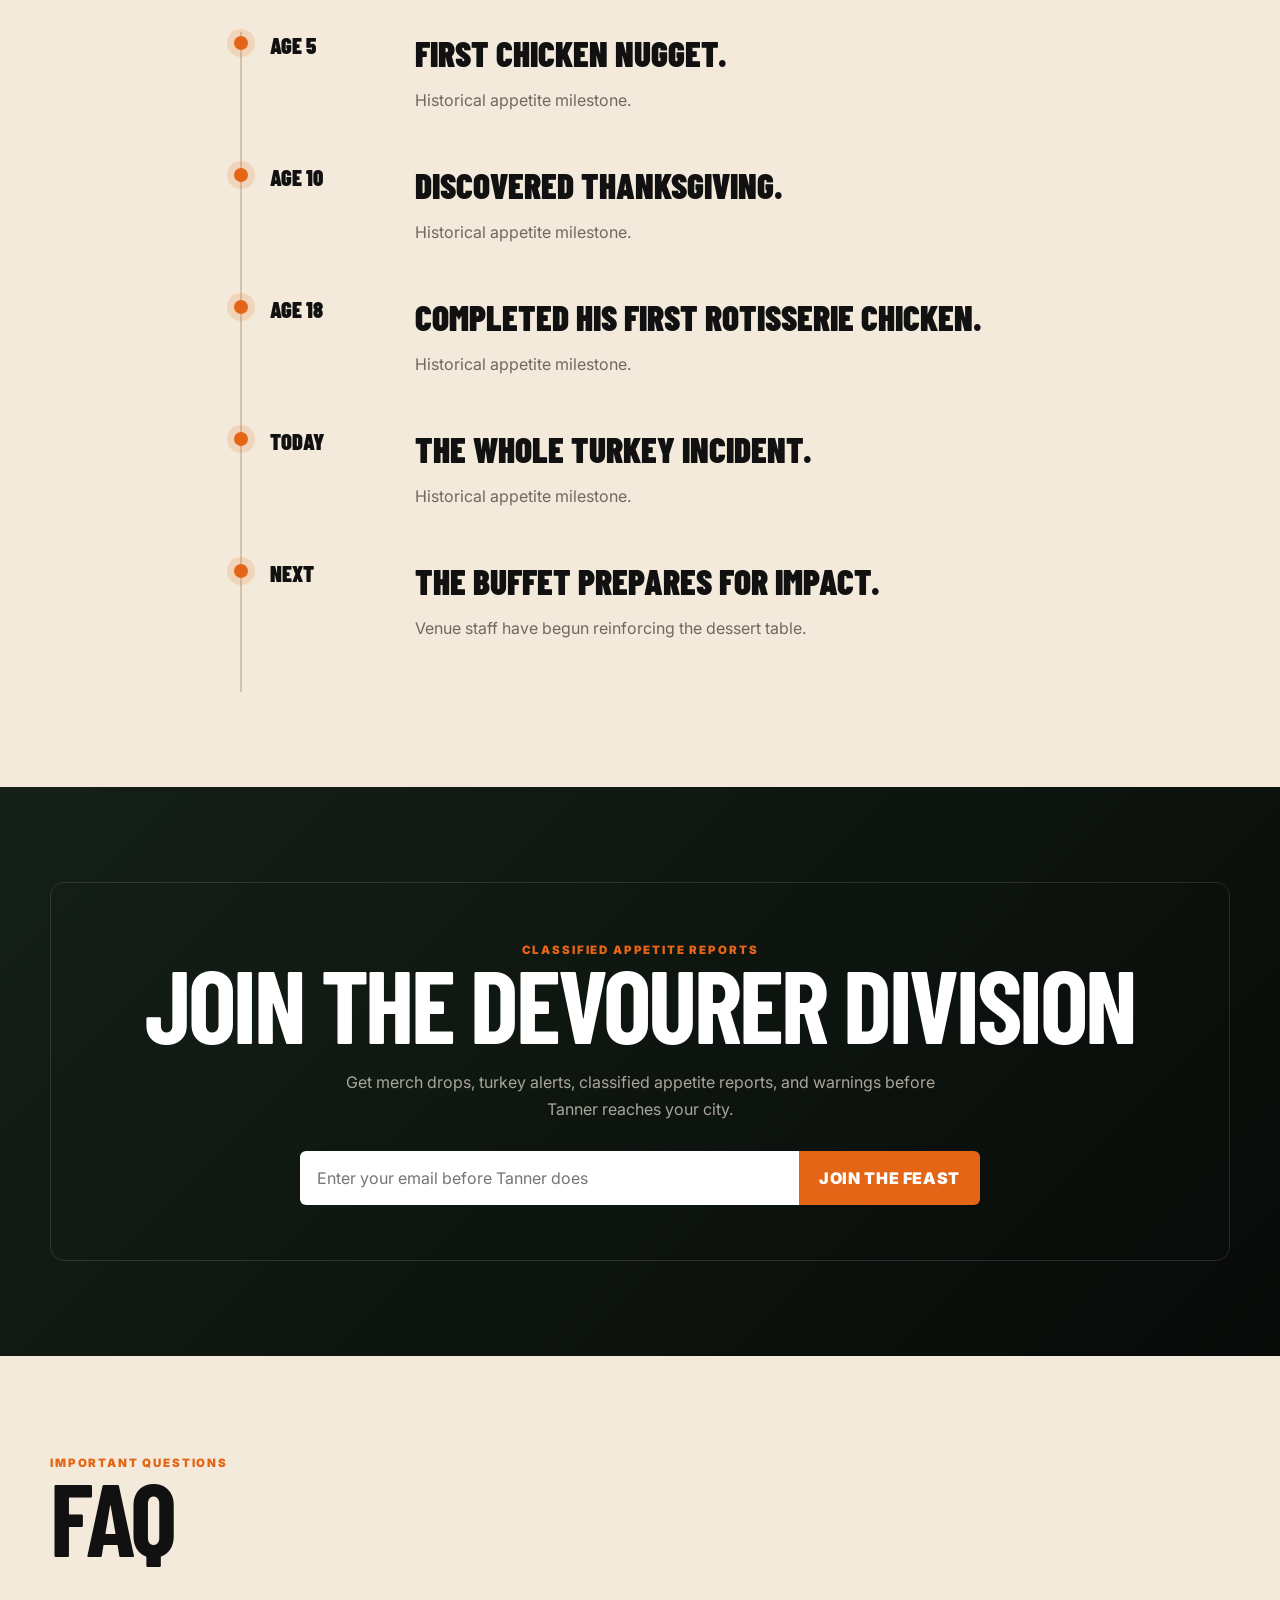
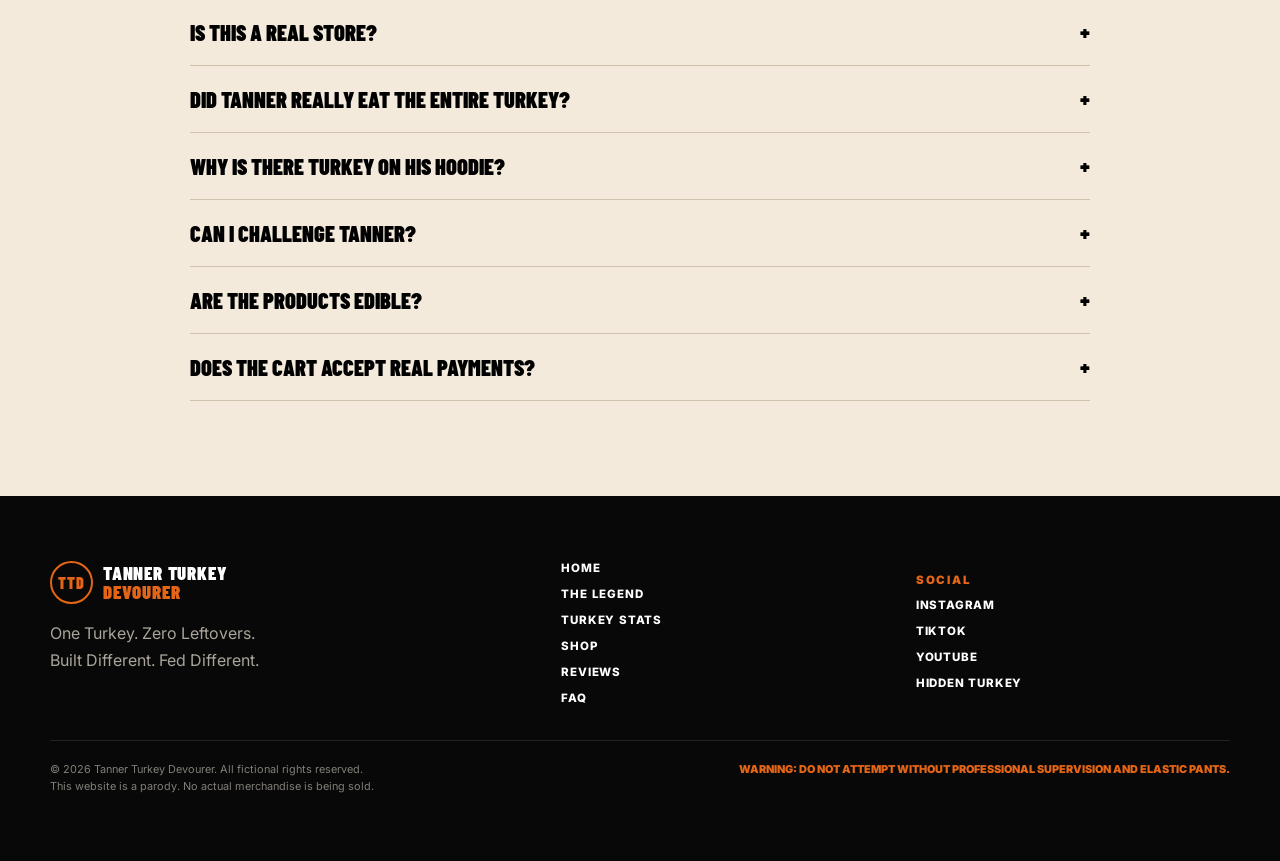
==== commit 51f1c8ab: "Use higher-quality Tanner hero image" ====
--- a/index.html
+++ b/index.html
@@ -38,5 +38,5 @@
 <div class="modal" id="quickModal"><div class="modal-card"><button class="modal-close">×</button><div class="quick-grid"><div class="quick-visual" id="quickVisual"></div><div class="quick-copy"><span class="eyebrow">Devourer Collection</span><h2 id="quickName"></h2><div class="rating">★★★★★ 4.9 fictional rating</div><p id="quickDesc" style="line-height:1.7;color:#5d584f"></p><h3 id="quickPrice"></h3><label>Size</label><select id="quickSize" style="width:100%;padding:12px;margin:8px 0 18px"><option>S</option><option>M</option><option selected>L</option><option>XL</option><option>One Size</option></select><button class="btn btn-primary" id="quickAdd" style="width:100%">Add to cart</button></div></div></div></div>
 <div class="modal" id="checkoutModal"><div class="checkout-card"><span class="eyebrow">Final Verification</span><h2>This Store Is a Parody.</h2><p>No payment information is collected. No real order is processed. Your imaginary turkey equipment remains safely imaginary.</p><button class="btn btn-primary" id="returnFeast">Return to the feast</button><button class="btn btn-secondary" id="inventoryCancel" style="color:#111;border-color:#bbb;margin-top:10px">Test alternate ending</button></div></div>
 <div class="modal" id="lightbox"><button class="modal-close">×</button><div class="lightbox-photo"></div></div><div class="toast" id="toast"></div>
-<script src="hero-small.js"></script><script src="app-1.js"></script><script src="app-2.js"></script>
+<script src="hero-hq-1.js"></script><script src="hero-hq-2.js"></script><script src="hero-hq-3.js"></script><script src="hero-hq-4.js"></script><script src="app-1.js"></script><script src="app-2.js"></script>
 </body></html>
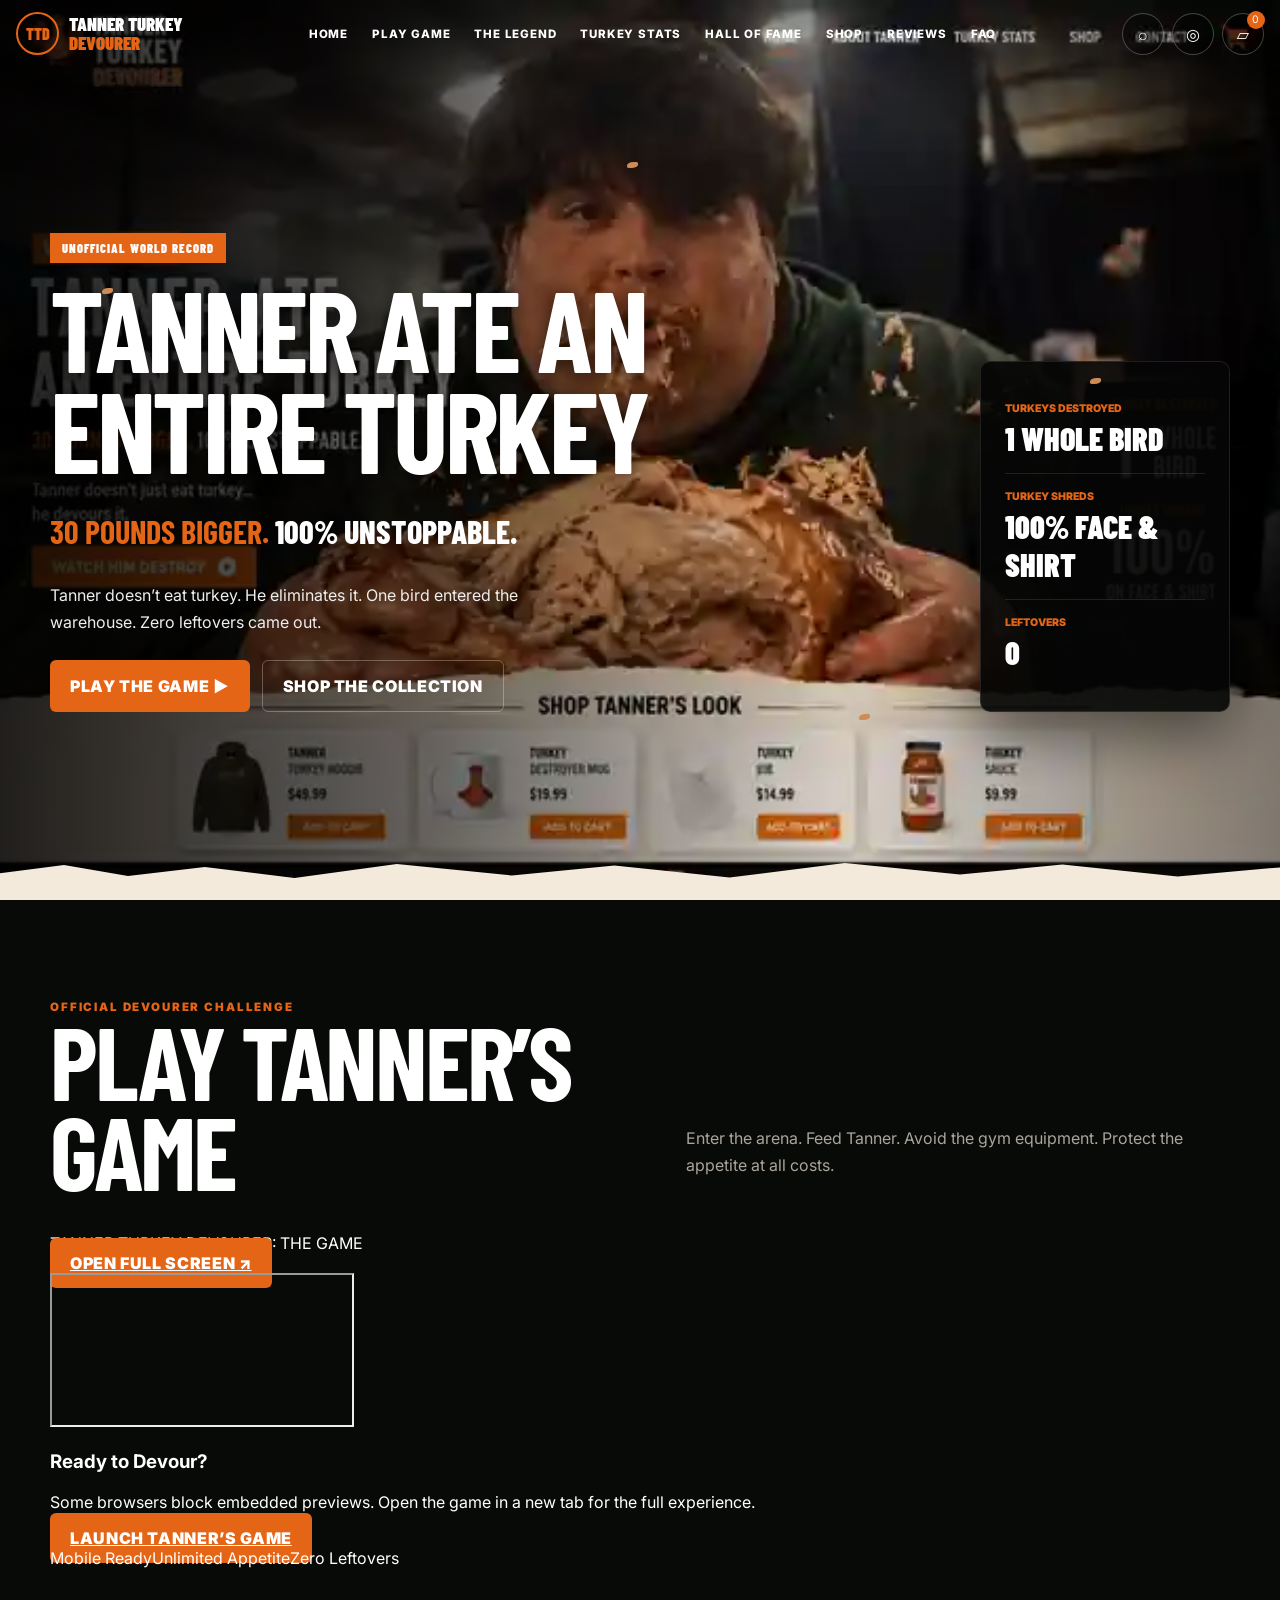
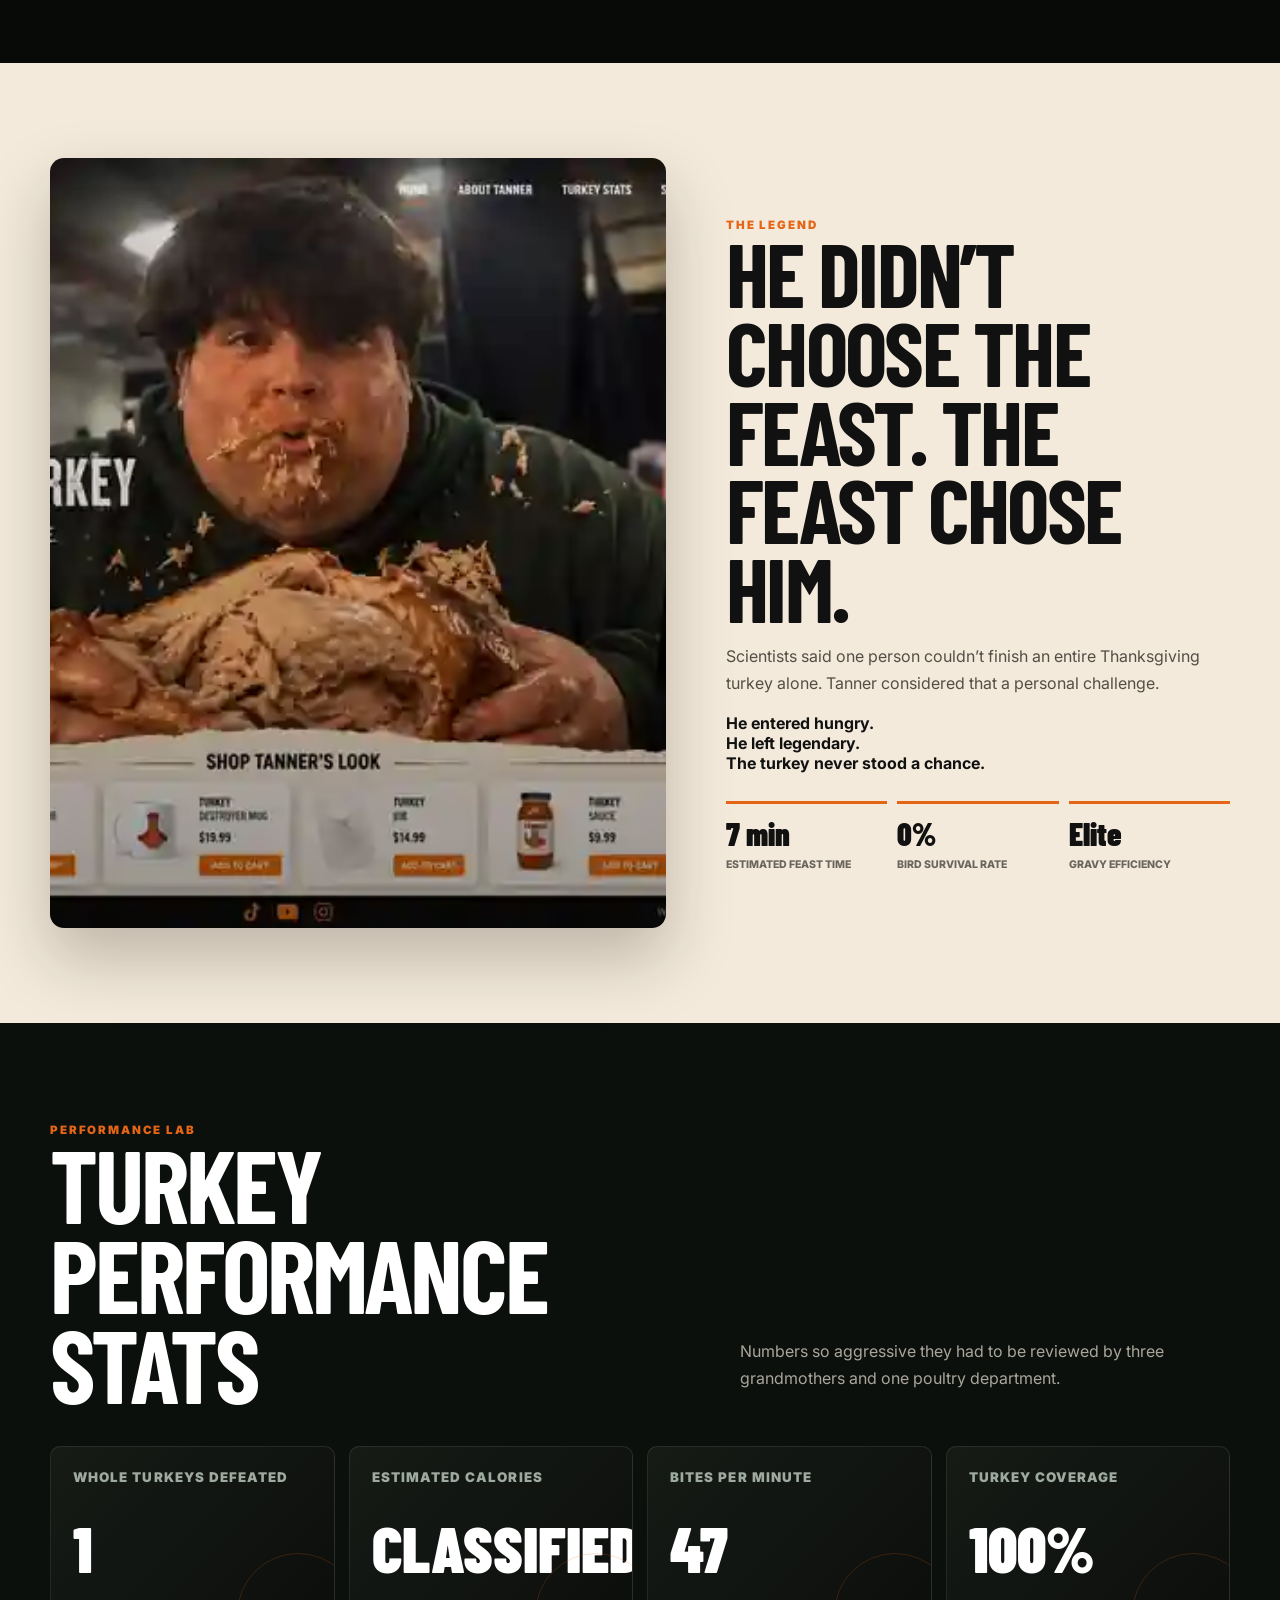
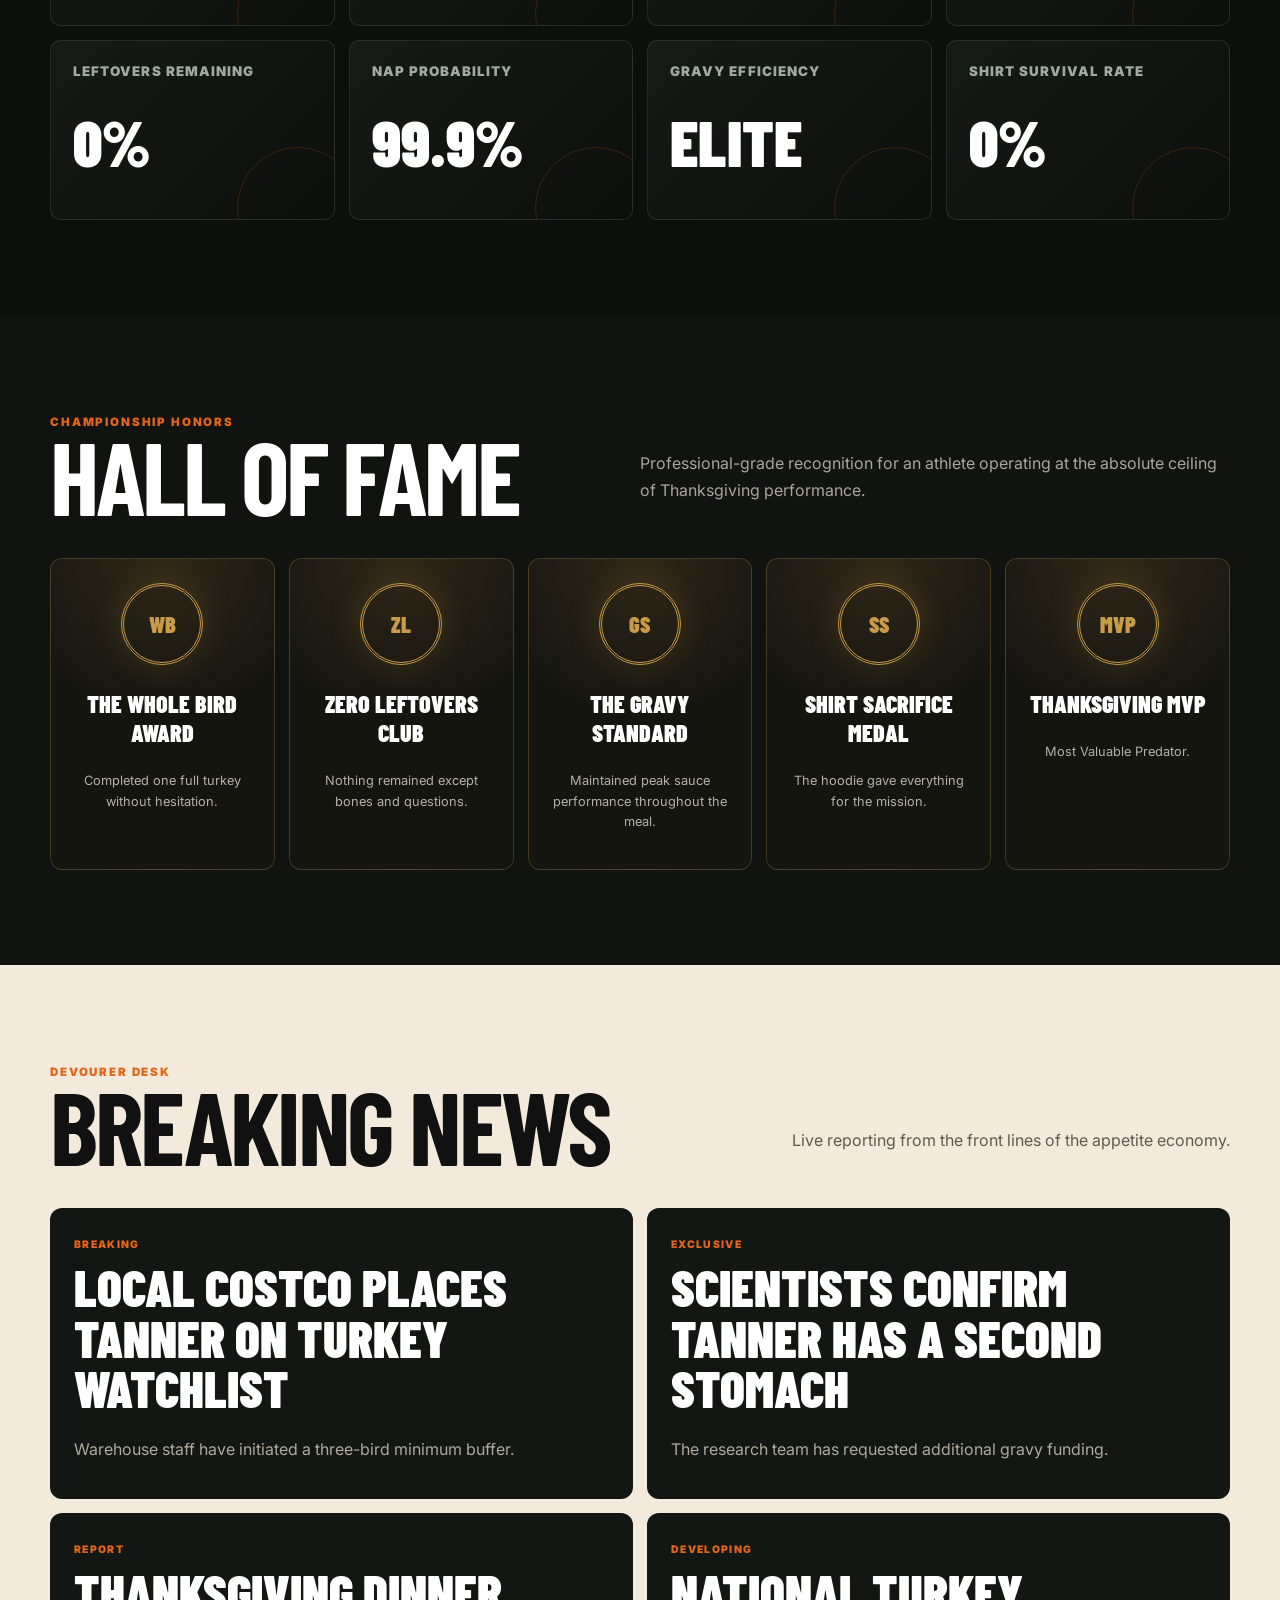
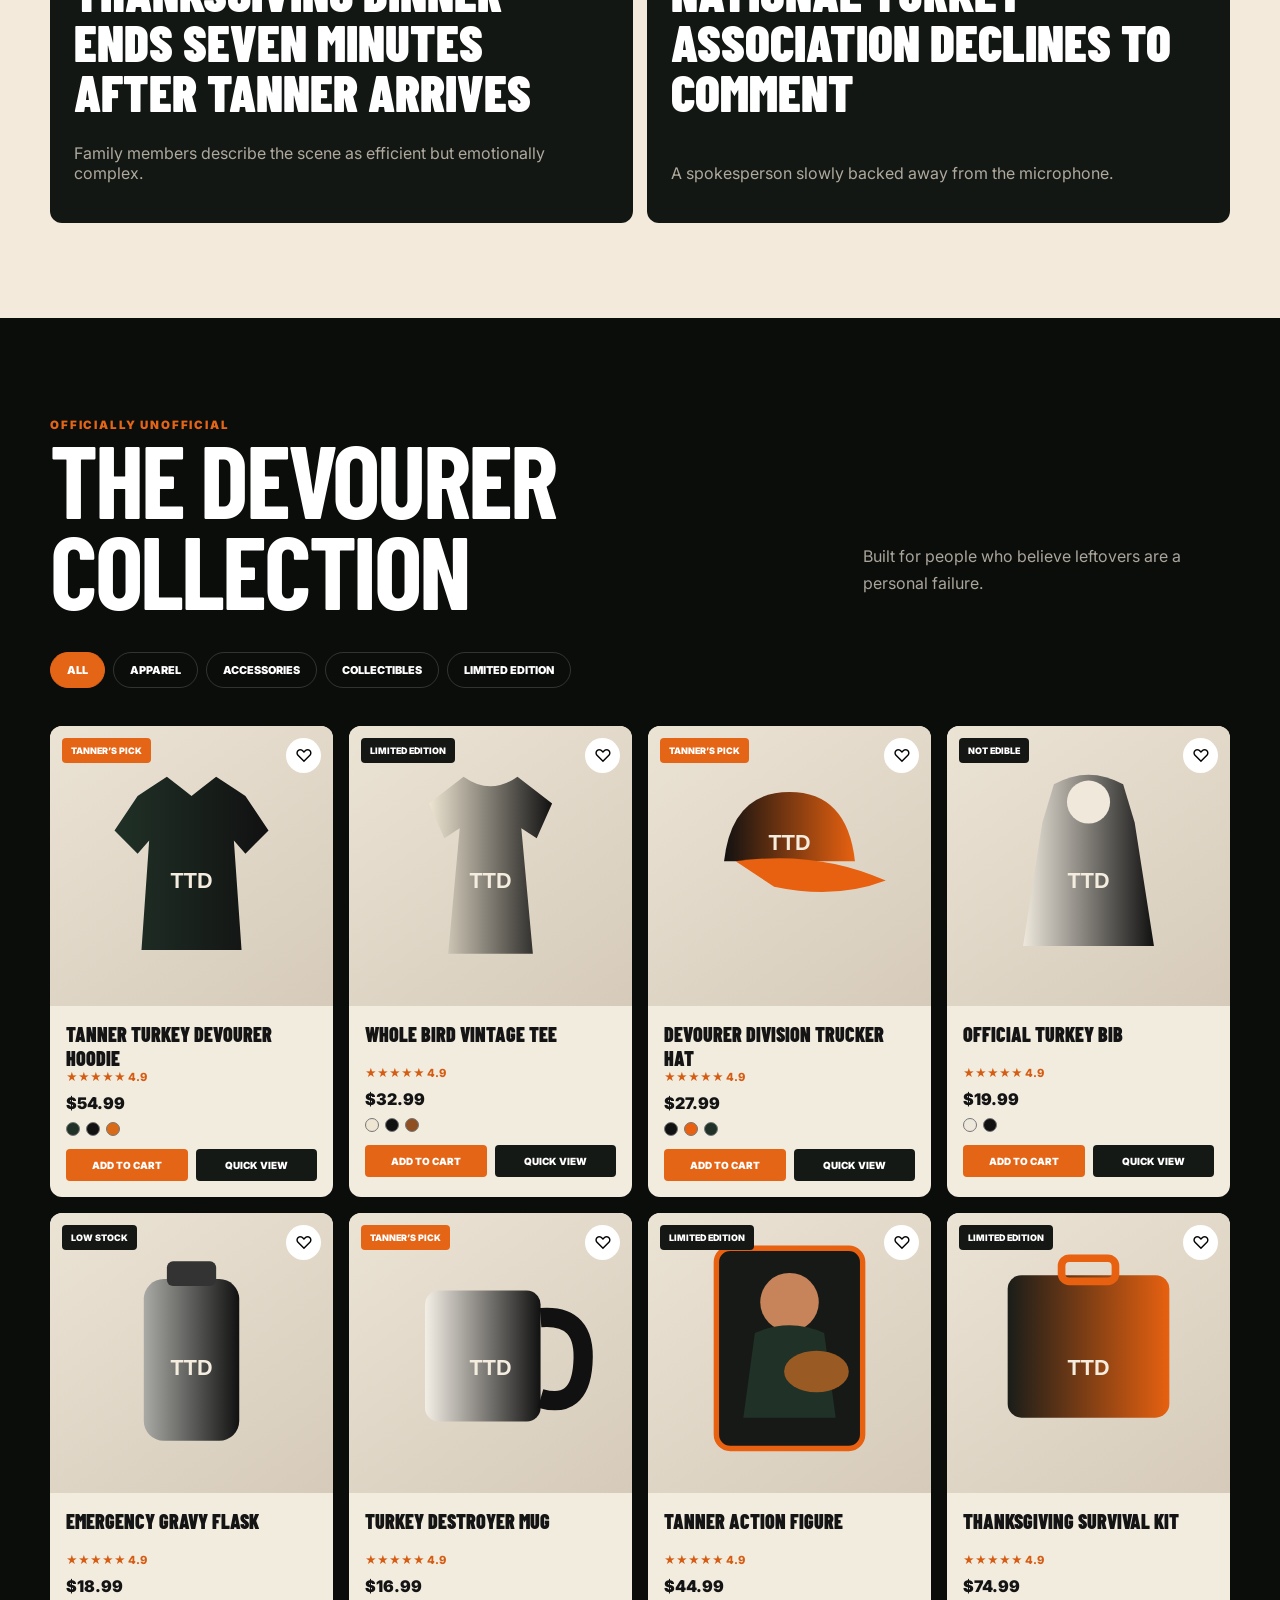
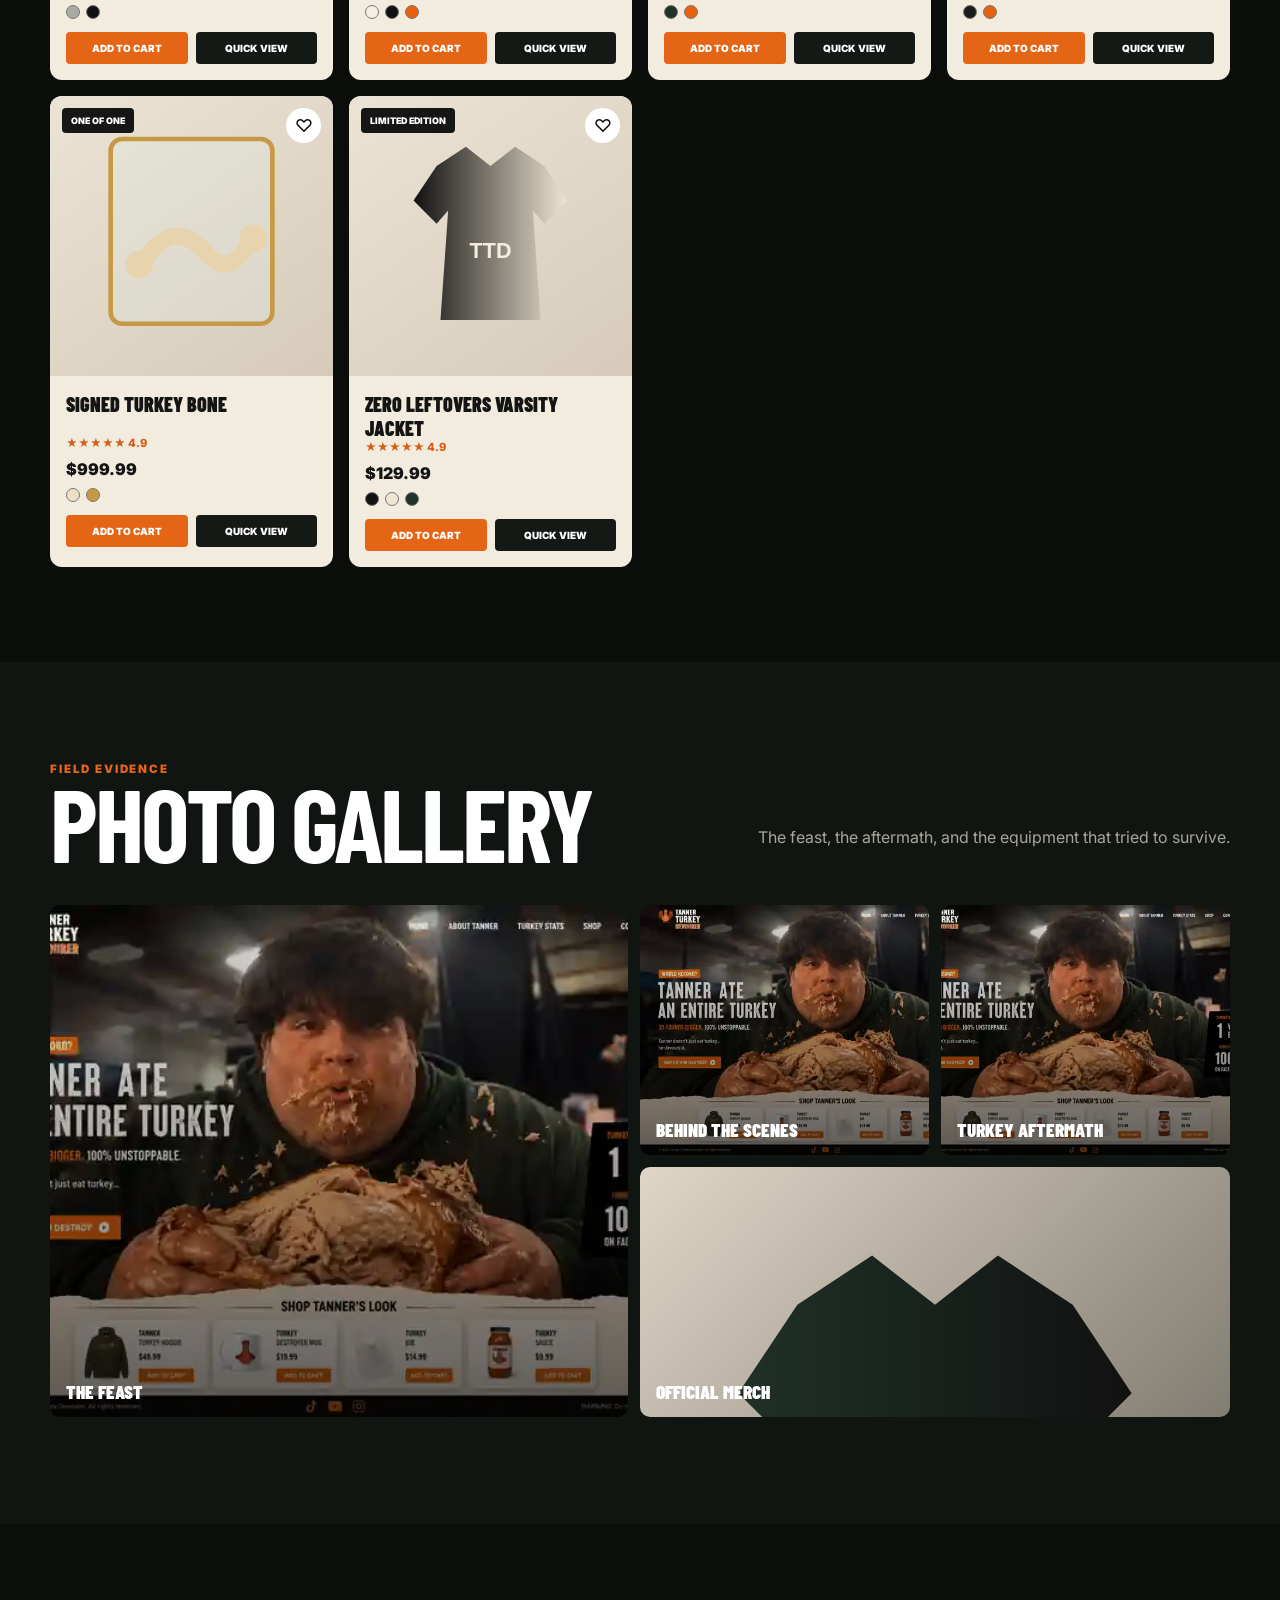
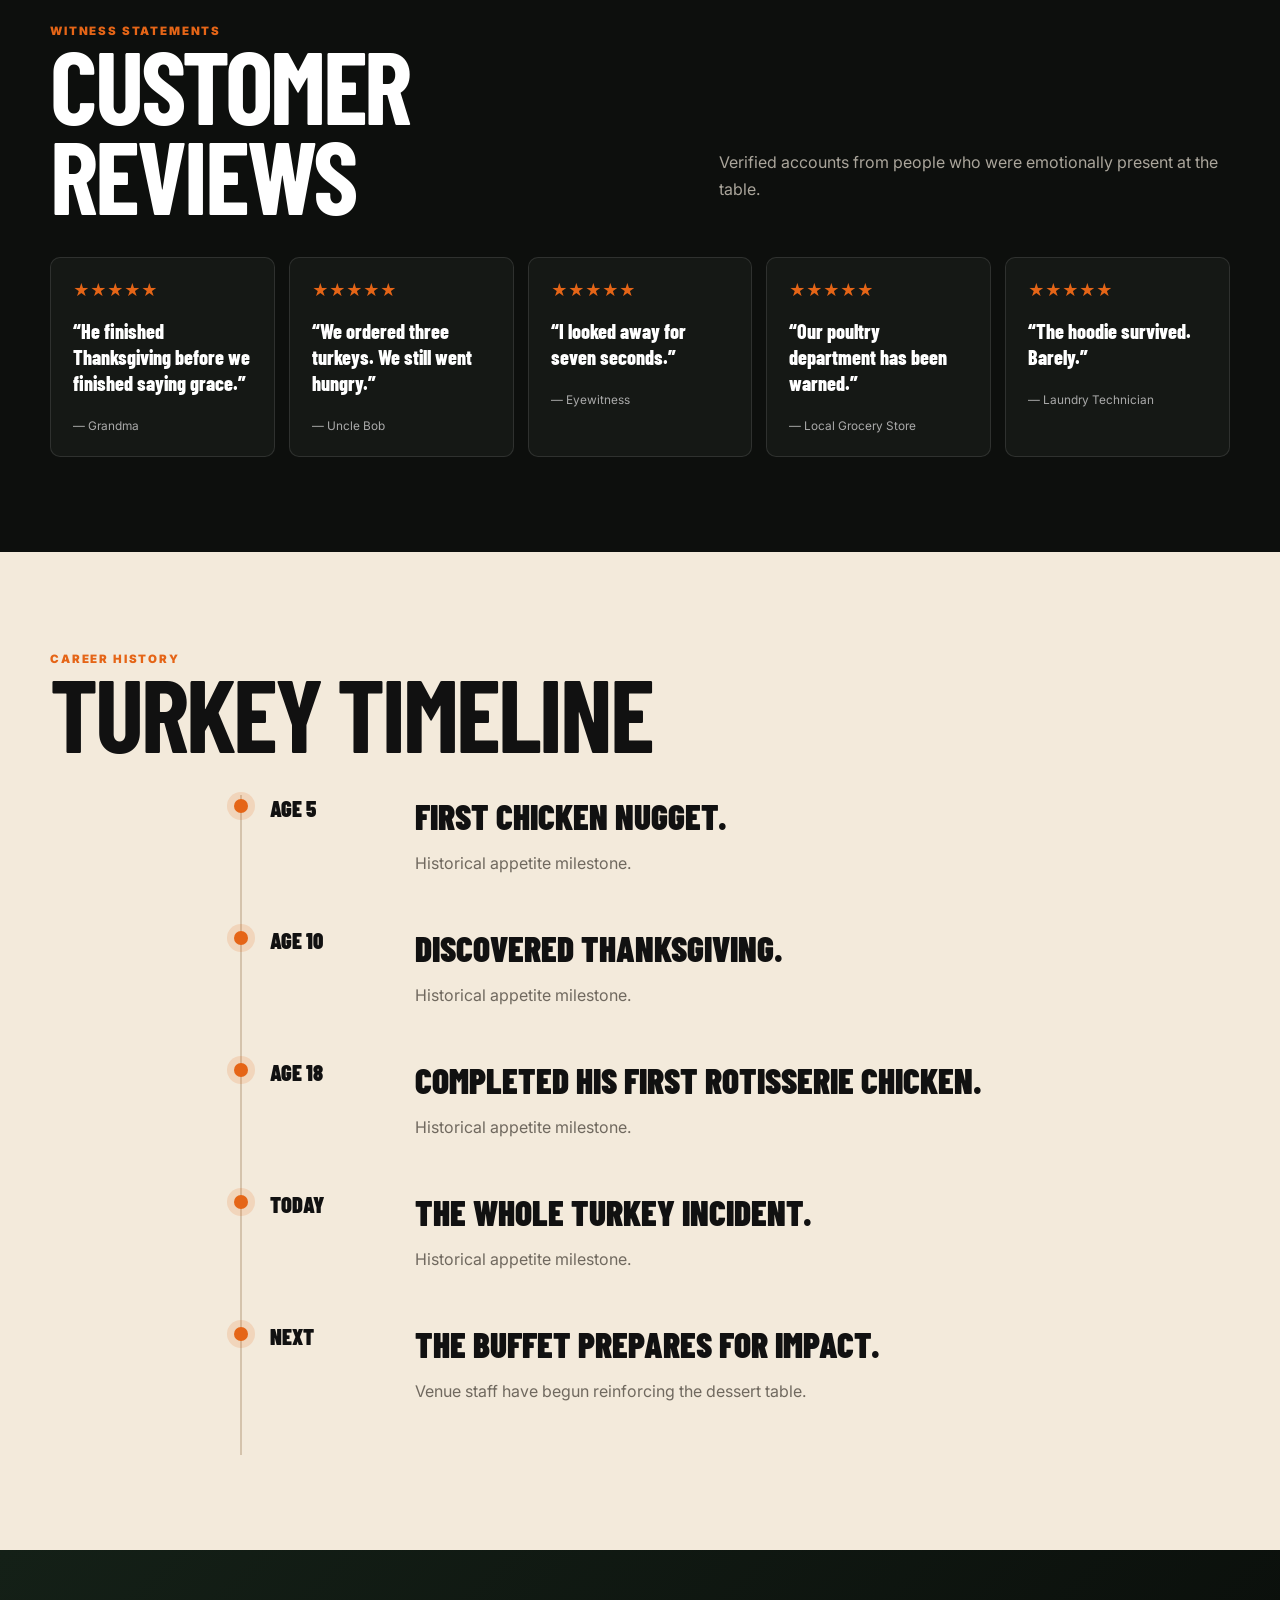
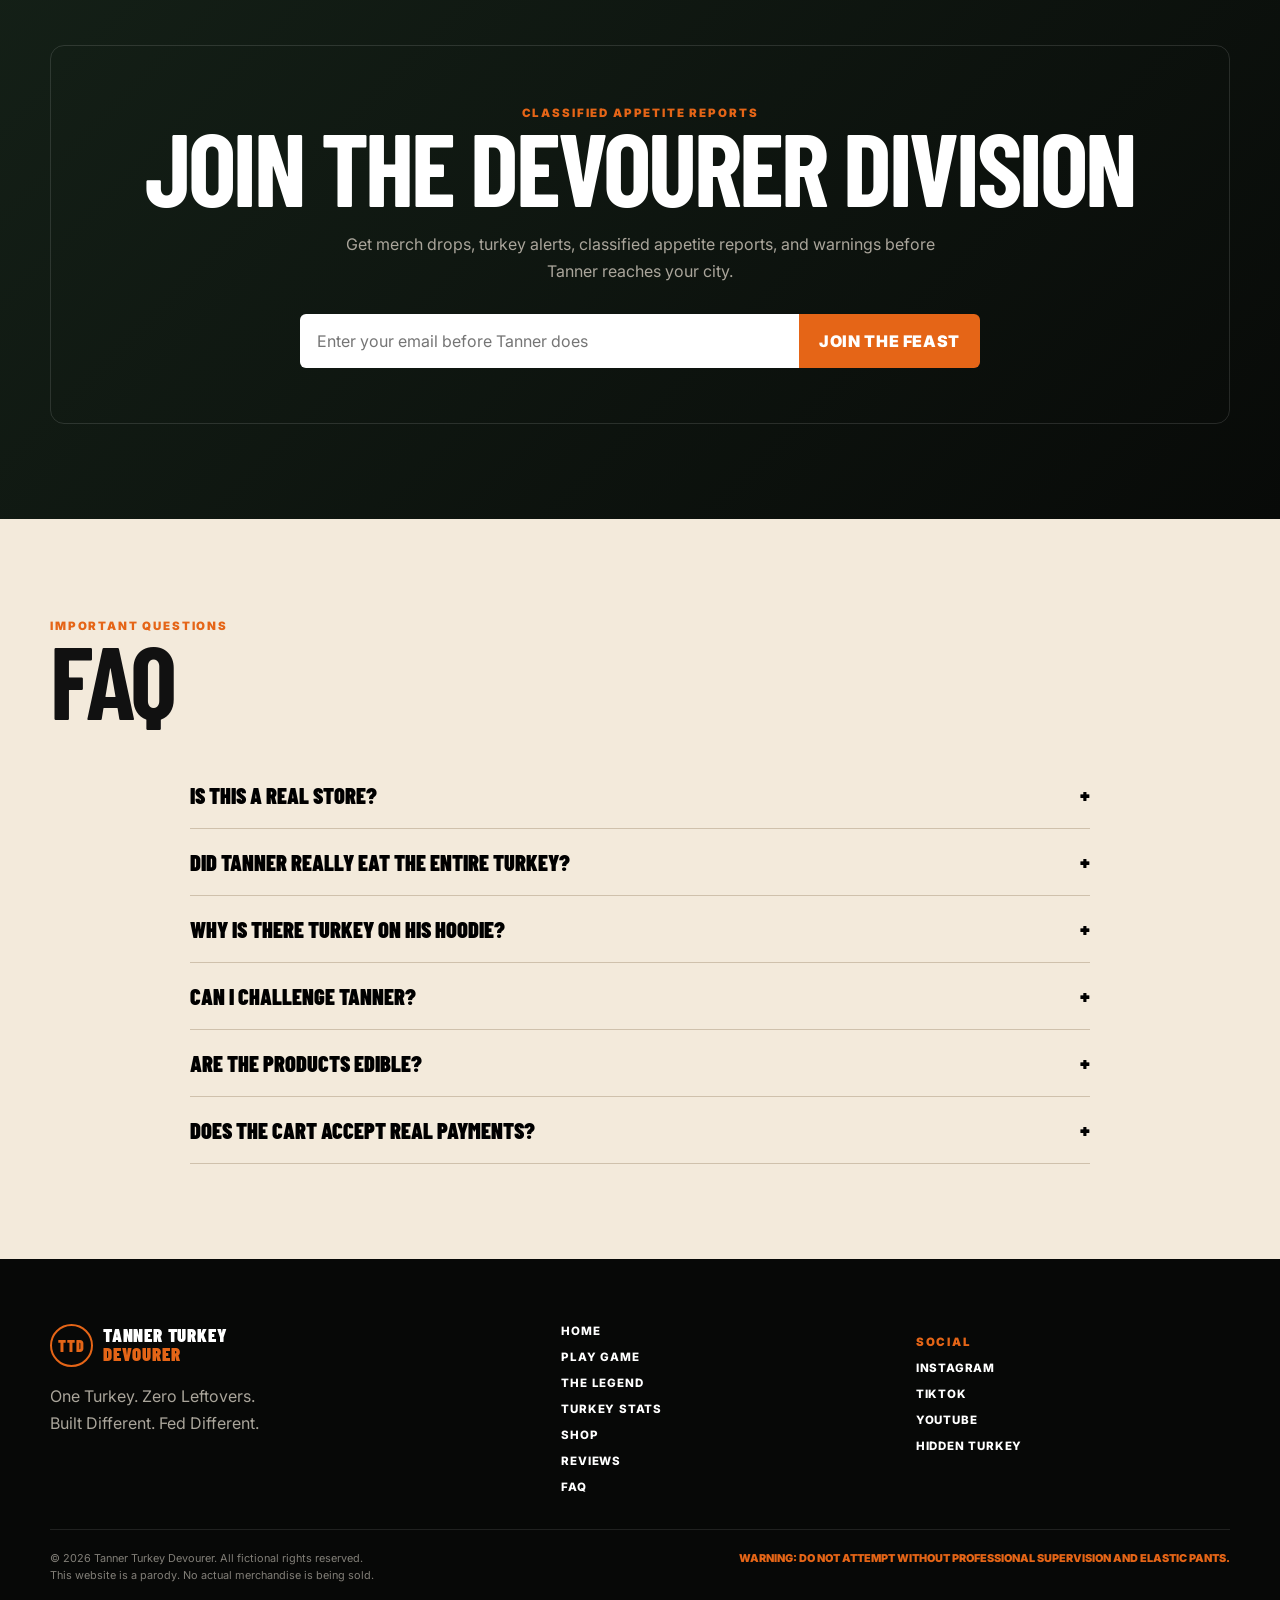
==== commit 859499ff: "Add Tanner game section and navigation" ====
--- a/index.html
+++ b/index.html
@@ -15,13 +15,14 @@
 <div id="loader"><div class="loader-mark"><div class="loader-turkey"></div>Preparing the bird</div></div>
 <nav class="nav" id="nav"><div class="nav-inner">
 <a class="logo" href="#home" id="logo"><div class="logo-badge">TTD</div><div class="logo-type">Tanner Turkey<span>Devourer</span></div></a>
-<div class="nav-links"><a href="#home">Home</a><a href="#legend">The Legend</a><a href="#stats">Turkey Stats</a><a href="#hall">Hall of Fame</a><a href="#shop">Shop</a><a href="#reviews">Reviews</a><a href="#faq">FAQ</a></div>
+<div class="nav-links"><a href="#home">Home</a><a href="#game">Play Game</a><a href="#legend">The Legend</a><a href="#stats">Turkey Stats</a><a href="#hall">Hall of Fame</a><a href="#shop">Shop</a><a href="#reviews">Reviews</a><a href="#faq">FAQ</a></div>
 <div class="nav-actions"><button class="icon-btn hide-mobile" onclick="showToast('Search team is still looking for the leftovers.')">⌕</button><button class="icon-btn hide-mobile" onclick="showToast('Tanner is the only authorized athlete.')">◎</button><button class="icon-btn" id="cartButton">▱<span class="cart-count" id="cartCount">0</span></button><button class="icon-btn mobile-toggle" id="mobileToggle">☰</button></div>
 </div></nav>
-<div class="mobile-menu" id="mobileMenu"><a href="#home">Home</a><a href="#legend">The Legend</a><a href="#stats">Turkey Stats</a><a href="#hall">Hall of Fame</a><a href="#shop">Shop</a><a href="#reviews">Reviews</a><a href="#faq">FAQ</a></div>
+<div class="mobile-menu" id="mobileMenu"><a href="#home">Home</a><a href="#game">Play Game</a><a href="#legend">The Legend</a><a href="#stats">Turkey Stats</a><a href="#hall">Hall of Fame</a><a href="#shop">Shop</a><a href="#reviews">Reviews</a><a href="#faq">FAQ</a></div>
 <header class="hero" id="home"><div class="hero-photo" role="img" aria-label="Tanner holding a giant roasted turkey"></div><div class="crumb c1"></div><div class="crumb c2"></div><div class="crumb c3"></div><div class="crumb c4"></div>
-<div class="container hero-content"><div class="hero-copy reveal"><span class="hero-label">Unofficial World Record</span><h1 class="display">Tanner Ate an Entire Turkey</h1><p class="hero-sub"><b>30 pounds bigger.</b> 100% unstoppable.</p><p class="hero-desc">Tanner doesn’t eat turkey. He eliminates it. One bird entered the warehouse. Zero leftovers came out.</p><div class="hero-buttons"><button class="btn btn-primary" onclick="document.querySelector('#legend').scrollIntoView()">Watch the destruction ▶</button><button class="btn btn-secondary" onclick="document.querySelector('#shop').scrollIntoView()">Shop the collection</button></div></div>
+<div class="container hero-content"><div class="hero-copy reveal"><span class="hero-label">Unofficial World Record</span><h1 class="display">Tanner Ate an Entire Turkey</h1><p class="hero-sub"><b>30 pounds bigger.</b> 100% unstoppable.</p><p class="hero-desc">Tanner doesn’t eat turkey. He eliminates it. One bird entered the warehouse. Zero leftovers came out.</p><div class="hero-buttons"><button class="btn btn-primary" onclick="document.querySelector('#game').scrollIntoView()">Play the game ▶</button><button class="btn btn-secondary" onclick="document.querySelector('#shop').scrollIntoView()">Shop the collection</button></div></div>
 <aside class="stats-panel reveal"><div class="hero-stat"><small>Turkeys destroyed</small><strong>1 Whole Bird</strong></div><div class="hero-stat"><small>Turkey shreds</small><strong>100% Face & Shirt</strong></div><div class="hero-stat"><small>Leftovers</small><strong>0</strong></div></aside></div></header>
+<section class="section game-section" id="game"><div class="container"><div class="section-head reveal"><div><span class="eyebrow">Official Devourer Challenge</span><h2 class="display section-title">Play Tanner’s Game</h2></div><p class="section-copy">Enter the arena. Feed Tanner. Avoid the gym equipment. Protect the appetite at all costs.</p></div><div class="game-shell reveal"><div class="game-topbar"><div><span class="game-live-dot"></span> TANNER TURKEY DEVOURER: THE GAME</div><a class="btn btn-primary game-open" href="https://lovable.dev/preview/uY8O3c1zAyonM73dRT0PIW689rlk54ZN" target="_blank" rel="noopener noreferrer">Open Full Screen ↗</a></div><div class="game-frame-wrap"><iframe title="Tanner Turkey Devourer game" src="https://lovable.dev/preview/uY8O3c1zAyonM73dRT0PIW689rlk54ZN" loading="lazy" allow="fullscreen; autoplay; gamepad" referrerpolicy="no-referrer"></iframe><div class="game-fallback"><h3>Ready to Devour?</h3><p>Some browsers block embedded previews. Open the game in a new tab for the full experience.</p><a class="btn btn-primary" href="https://lovable.dev/preview/uY8O3c1zAyonM73dRT0PIW689rlk54ZN" target="_blank" rel="noopener noreferrer">Launch Tanner’s Game</a></div></div><div class="game-meta"><span>Mobile Ready</span><span>Unlimited Appetite</span><span>Zero Leftovers</span></div></div></div></section>
 <section class="section legend" id="legend"><div class="container legend-grid"><div class="legend-photo reveal"></div><div class="reveal"><span class="eyebrow">The Legend</span><h2 class="display">He Didn’t Choose the Feast. The Feast Chose Him.</h2><p class="section-copy" style="color:#544e45">Scientists said one person couldn’t finish an entire Thanksgiving turkey alone. Tanner considered that a personal challenge.</p><p><strong>He entered hungry.<br>He left legendary.<br>The turkey never stood a chance.</strong></p><div class="pullquote"><div><strong>7 min</strong><small>Estimated feast time</small></div><div><strong>0%</strong><small>Bird survival rate</small></div><div><strong>Elite</strong><small>Gravy efficiency</small></div></div></div></div></section>
 <section class="section stats" id="stats"><div class="container"><div class="section-head reveal"><div><span class="eyebrow">Performance Lab</span><h2 class="display section-title">Turkey Performance Stats</h2></div><p class="section-copy">Numbers so aggressive they had to be reviewed by three grandmothers and one poultry department.</p></div><div class="metric-grid" id="metricGrid"></div></div></section>
 <section class="section awards" id="hall"><div class="container"><div class="section-head reveal"><div><span class="eyebrow">Championship Honors</span><h2 class="display section-title">Hall of Fame</h2></div><p class="section-copy">Professional-grade recognition for an athlete operating at the absolute ceiling of Thanksgiving performance.</p></div><div class="awards-grid" id="awardsGrid"></div></div></section>
@@ -32,7 +33,7 @@
 <section class="section timeline"><div class="container"><div class="section-head reveal"><div><span class="eyebrow">Career History</span><h2 class="display section-title">Turkey Timeline</h2></div></div><div class="timeline-list" id="timelineList"></div></div></section>
 <section class="section signup"><div class="container"><div class="signup-box reveal"><span class="eyebrow">Classified Appetite Reports</span><h2 class="display section-title">Join the Devourer Division</h2><p class="section-copy" style="margin:20px auto 0">Get merch drops, turkey alerts, classified appetite reports, and warnings before Tanner reaches your city.</p><form class="signup-form" id="signupForm"><input type="email" required placeholder="Enter your email before Tanner does"><button class="btn btn-primary">Join the feast</button></form><p id="signupMessage" style="display:none;color:#f8b27d;font-weight:800">Enrollment simulated. No information was stored.</p></div></div></section>
 <section class="section faq" id="faq"><div class="container"><div class="section-head reveal"><div><span class="eyebrow">Important Questions</span><h2 class="display section-title">FAQ</h2></div></div><div class="faq-list" id="faqList"></div></div></section>
-<footer class="footer"><div class="container"><div class="footer-grid"><div><a class="logo" href="#home"><div class="logo-badge">TTD</div><div class="logo-type">Tanner Turkey<span>Devourer</span></div></a><p class="section-copy">One Turkey. Zero Leftovers.<br>Built Different. Fed Different.</p></div><div class="footer-links"><a href="#home">Home</a><a href="#legend">The Legend</a><a href="#stats">Turkey Stats</a><a href="#shop">Shop</a><a href="#reviews">Reviews</a><a href="#faq">FAQ</a></div><div><p class="eyebrow">Social</p><div class="footer-links"><a href="#" onclick="showToast('Instagram account currently digesting.')">Instagram</a><a href="#" onclick="showToast('TikTok has been placed on turkey watch.')">TikTok</a><a href="#" onclick="showToast('YouTube footage remains classified.')">YouTube</a><a href="#" id="secretTurkey">Hidden Turkey</a></div></div></div><div class="disclaimer"><div>© 2026 Tanner Turkey Devourer. All fictional rights reserved.<br>This website is a parody. No actual merchandise is being sold.</div><div class="warning">Warning: Do not attempt without professional supervision and elastic pants.</div></div></div></footer>
+<footer class="footer"><div class="container"><div class="footer-grid"><div><a class="logo" href="#home"><div class="logo-badge">TTD</div><div class="logo-type">Tanner Turkey<span>Devourer</span></div></a><p class="section-copy">One Turkey. Zero Leftovers.<br>Built Different. Fed Different.</p></div><div class="footer-links"><a href="#home">Home</a><a href="#game">Play Game</a><a href="#legend">The Legend</a><a href="#stats">Turkey Stats</a><a href="#shop">Shop</a><a href="#reviews">Reviews</a><a href="#faq">FAQ</a></div><div><p class="eyebrow">Social</p><div class="footer-links"><a href="#" onclick="showToast('Instagram account currently digesting.')">Instagram</a><a href="#" onclick="showToast('TikTok has been placed on turkey watch.')">TikTok</a><a href="#" onclick="showToast('YouTube footage remains classified.')">YouTube</a><a href="#" id="secretTurkey">Hidden Turkey</a></div></div></div><div class="disclaimer"><div>© 2026 Tanner Turkey Devourer. All fictional rights reserved.<br>This website is a parody. No actual merchandise is being sold.</div><div class="warning">Warning: Do not attempt without professional supervision and elastic pants.</div></div></div></footer>
 <button class="back-top" id="backTop">↑</button>
 <div class="drawer" id="cartDrawer"><div class="drawer-backdrop"></div><aside class="drawer-panel"><div class="drawer-head"><h2>Your Feast Cart</h2><button class="icon-btn" id="closeCartButton" style="color:#111;background:white">×</button></div><div class="cart-items" id="cartItems"></div><div class="cart-foot"><div class="inventory-note" id="inventoryNote">Only 3 left. Tanner found the warehouse.</div><div class="subtotal"><span>Subtotal</span><span id="subtotal">$0.00</span></div><button class="btn btn-primary" id="checkoutButton" style="width:100%">Proceed to fake checkout</button></div></aside></div>
 <div class="modal" id="quickModal"><div class="modal-card"><button class="modal-close">×</button><div class="quick-grid"><div class="quick-visual" id="quickVisual"></div><div class="quick-copy"><span class="eyebrow">Devourer Collection</span><h2 id="quickName"></h2><div class="rating">★★★★★ 4.9 fictional rating</div><p id="quickDesc" style="line-height:1.7;color:#5d584f"></p><h3 id="quickPrice"></h3><label>Size</label><select id="quickSize" style="width:100%;padding:12px;margin:8px 0 18px"><option>S</option><option>M</option><option selected>L</option><option>XL</option><option>One Size</option></select><button class="btn btn-primary" id="quickAdd" style="width:100%">Add to cart</button></div></div></div></div>
